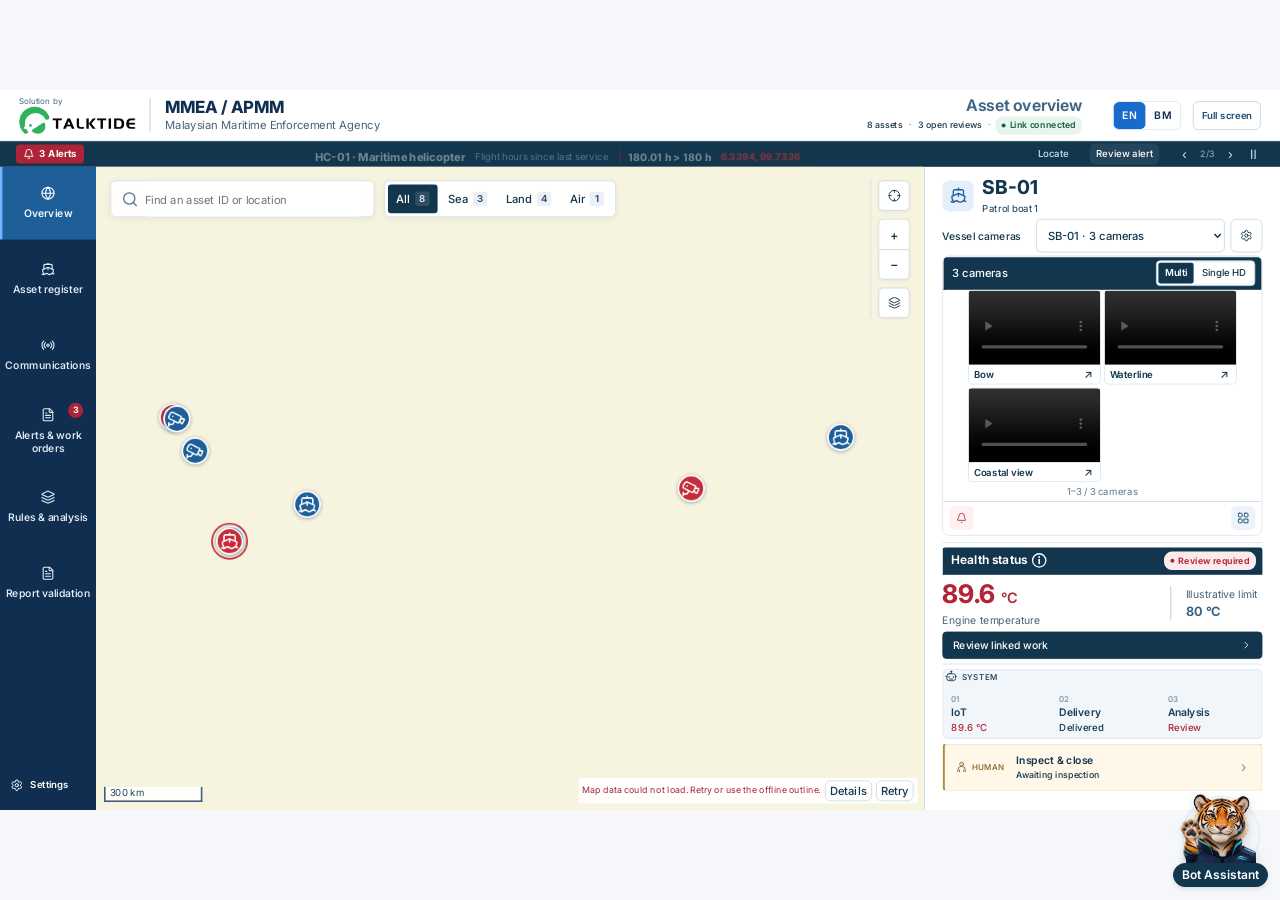
==== index.html @ 2d02b921 "Replace camera footer text buttons with accessible action icons" ====
<!doctype html><html lang="en"><head><meta charset="utf-8"><meta name="viewport" content="width=device-width,initial-scale=1,viewport-fit=cover"><title>Talktide | MMEA / APMM — Asset Operations</title><style>@font-face{font-family:'Inter';src:url([data-uri]) format('truetype');font-weight:100 900;font-display:swap;}@font-face{font-family:'Poppins';src:url([data-uri]) format('truetype');font-weight:600;font-display:swap;}@layer legacy{:root{color-scheme:light;--navy:#12364b;--blue:#175d89;--red:#b83d4c;--ink:#17364a;--muted:#526a7b;--line:#dce5ec;--pale:#f4f7fa;--green:#246653;--amber:#805b19;--sans:"Inter","Segoe UI",Arial,sans-serif;--heading:"Poppins","Segoe UI",Arial,sans-serif}*{box-sizing:border-box}html,body{margin:0;min-height:100%;background:#f4f7fa}body{font:15px/1.45 var(--sans);color:var(--ink);overflow:auto}button,input,select,textarea{font:inherit}button{display:inline-flex;align-items:center;justify-content:center;gap:8px;border:1px solid #c5d4df;border-radius:5px;background:white;color:var(--ink);padding:9px 13px;cursor:pointer;font-size:14px;font-weight:500;min-height:38px}button:hover{background:#edf4f9;border-color:#93b0c4}button:disabled{opacity:.42;cursor:not-allowed}button:focus-visible,a:focus-visible,input:focus-visible,select:focus-visible,textarea:focus-visible{outline:3px solid #e0b34d;outline-offset:3px}button.primary{background:var(--navy);border-color:var(--navy);color:white}button.primary:hover{background:#1c516e}button.danger{background:#fff4f5;border-color:#d8a4ad;color:#9c3042}button.quiet{border-color:transparent;background:transparent}button.text-button{border:0;background:transparent;color:var(--blue);padding:4px 0;min-height:28px}button.icon-button{padding:8px;min-width:36px}button svg,[data-icon] svg{display:block;width:19px;height:19px;stroke-width:1.5}a{color:var(--blue);text-decoration:none}a:hover{text-decoration:underline}h1,h2,h3,p{margin:0}h1,h2,h3{font-family:var(--heading);color:var(--ink)}h1{font-size:29px;line-height:1.25;letter-spacing:-.5px;font-weight:600}h2{font-size:17px;font-weight:600;line-height:1.35}h3{font-size:15px;font-weight:600;margin-top:22px}p{line-height:1.55}.muted{color:var(--muted);font-size:13px}.full{width:100%}[hidden]{display:none}#stage{position:relative;margin:0 auto}#app-frame{position:absolute;left:0;top:0;width:1600px;height:900px;transform-origin:0 0;background:var(--pale);display:grid;grid-template-rows:33px 76px minmax(0,1fr) 30px;overflow:hidden}.agency-line{background:var(--navy);border-bottom:2px solid var(--red);color:#edf4f8;display:flex;align-items:center;justify-content:space-between;padding:0 28px;font-size:11px;letter-spacing:.02em}.agency-divider{opacity:.5;margin:0 10px}.agency-line>span:last-child{font-size:10px;letter-spacing:.12em;opacity:.85}header{display:flex;align-items:center;padding:0 28px;background:white;border-bottom:1px solid var(--line);gap:24px}.identity{width:196px;flex-shrink:0}.identity>b{font:600 20px var(--heading);letter-spacing:-.6px;display:block}.identity>b span{color:var(--red);font-weight:400}.identity>small{font-size:11px;color:var(--muted);display:block;margin-top:2px}.header-context{border-left:1px solid var(--line);padding-left:23px;display:grid;gap:3px;flex:1}.header-context>span{font-size:10px;color:var(--muted);letter-spacing:.14em}.header-context>b{font-size:15px;font-weight:500}.header-tools{display:flex;align-items:center;gap:7px}.header-tools button{font-size:12px;min-height:32px;padding:6px 9px}.language{display:flex;gap:0;border:1px solid #c5d4df;border-radius:4px;overflow:hidden;margin-right:9px}.language button{border:0;border-radius:0;min-height:31px;padding:6px 10px}.language button.active,.header-tools>button.active{background:#e8f0f6;color:var(--blue)}.app-body{display:grid;grid-template-columns:224px minmax(0,1fr);min-height:0}aside{background:#edf2f6;border-right:1px solid var(--line);padding:27px 14px 18px;display:flex;flex-direction:column;min-height:0}.side-label{font-size:10px;color:#5d7383;letter-spacing:.14em;font-weight:600;margin:0 13px 12px}nav{display:grid;gap:5px}nav>button{justify-content:flex-start;padding:11px 13px;min-height:45px;border:0;border-radius:5px;font-size:14px;background:transparent;color:#456174;text-align:left;gap:12px}nav>button.active{background:#fff;color:#12364b;box-shadow:0 1px 3px #193b4e0b;font-weight:600}nav>button.active:before{content:"";position:absolute;left:0;height:26px;width:3px;background:var(--red);border-radius:2px}nav>button{position:relative}nav svg{color:#5d7d91;flex-shrink:0}nav>button.active svg{color:#175d89}.nav-count{margin-left:auto;color:#9c3042;font-size:11px;background:#f4e7eb;padding:2px 6px;border-radius:4px;min-width:21px;text-align:center}.side-bottom{margin-top:auto;padding-top:20px}.session-status{display:flex;align-items:center;gap:7px;font-size:12px;color:#536e7f;margin:0 12px 12px}.session-status i{height:6px;width:6px;background:#aa7e2c;border-radius:50%}.side-bottom button{font-size:12px;justify-content:flex-start;padding:5px 12px;width:100%;min-height:30px;color:#526b7c}.side-bottom a{display:block;font-size:12px;margin:9px 12px 0}main{padding:23px 27px 20px;min-height:0;overflow:hidden}.page{height:100%;min-height:0;display:flex;flex-direction:column}.page-heading{display:flex;justify-content:space-between;align-items:center;gap:25px;min-height:82px;flex-shrink:0;margin-bottom:17px}.eyebrow{font-size:10px;font-weight:600;letter-spacing:.14em;color:#416d86;margin-bottom:7px}.page-heading p{font-size:13px;color:var(--muted);margin-top:6px}.actions{display:flex;gap:8px}.metrics{display:grid;grid-template-columns:repeat(4,minmax(0,1fr));padding:17px 0 18px;margin-bottom:20px;background:transparent;border-top:1px solid var(--line);border-bottom:1px solid var(--line);flex-shrink:0}.metrics>div{padding-left:24px;border-left:1px solid var(--line)}.metrics>div:first-child{padding-left:0;border:0}.metrics span{font-size:12px;font-weight:500;color:#526b7c;display:block}.metrics b{font:500 28px/1.15 var(--heading);color:var(--navy);display:block;margin:6px 0 4px}.metrics b.word-metric{font-size:23px}.metrics small{font-size:11px;color:#607686;display:block}.section-bar{display:flex;align-items:center;justify-content:space-between;padding:14px 18px;gap:15px;flex-shrink:0}.section-bar .muted{font-size:11px;display:block;margin-top:3px}.segmented{display:flex;gap:3px;background:#eef3f7;padding:3px;border-radius:5px}.segmented button{border:0;background:transparent;font-size:11px;padding:4px 8px;min-height:28px}.segmented button.active{background:#fff;box-shadow:0 1px 3px #14384c14;color:var(--navy)}.asset-summary{display:flex;align-items:center;gap:12px;border-bottom:1px solid var(--line);padding:4px 0 15px;margin-bottom:12px}.asset-summary .asset-symbol{width:39px;height:39px;display:flex;align-items:center;justify-content:center;background:#eaf1f6;border-radius:6px;color:#245f81}.asset-symbol svg{width:24px;height:24px;stroke-width:1.35}.asset-summary b{display:block;font-size:15px;font-weight:600}.asset-summary small{display:block;font-size:12px;color:var(--muted);margin-top:2px}.form-label{font-size:12px;font-weight:500;display:block;color:#476377;margin:13px 0 6px}.signal-reading{display:flex;align-items:baseline;gap:7px}.signal-reading input{font:500 30px var(--heading);color:var(--navy);border:0;background:transparent;width:95px;padding:0;min-width:0}.signal-reading input:focus{outline-offset:1px}.signal-reading>span{font-size:16px;color:#5b7384}.signal-reading .badge{font-size:10px;margin-left:auto}.badge{display:inline-flex;align-items:center;border-radius:4px;font-size:11px;padding:4px 7px;background:#eef2f5;color:#526b7d;white-space:nowrap;font-weight:500}.badge.good{background:#e7f1ec;color:#246653}.badge.warning{background:#f8efdd;color:#805b19}.badge.alert{background:#f8e9ed;color:#a2374b}.badge.neutral{background:#edf2f6;color:#4a687d}.rule-caption{font-size:11px;color:#667e8e;margin-top:3px}.signal-actions{display:grid;grid-template-columns:1fr 1fr;gap:6px;margin-top:13px}.signal-actions button{font-size:11px;padding:7px 4px;min-height:32px}.signal-actions button:first-child{grid-column:1/-1}.profile-note{font-size:11px;color:#637b8b;line-height:1.45;padding:11px 0;border-bottom:1px solid var(--line)}.history-label{display:flex;align-items:center;justify-content:space-between;font-size:10px;color:#667e8e;margin-top:11px}.history-label b{font-weight:500}#history-chart{display:block;width:100%;height:51px;margin-top:3px}.video-button{width:100%;font-size:11px;margin-top:8px;min-height:31px;padding:5px}.journey{display:flex;align-items:center;justify-content:space-between;gap:12px;margin-top:15px;padding:13px 17px;border-top:1px solid var(--line);flex-shrink:0;background:#eaf0f5;border-radius:5px}.journey button{display:grid;grid-template-columns:26px 1fr;border:0;background:transparent;text-align:left;justify-content:flex-start;gap:1px 8px;padding:0;min-height:36px}.journey button>span{grid-row:1/3;font-size:12px;color:#6e8797;align-self:center}.journey b{font-size:12px;font-weight:600}.journey small{font-size:10px;color:#587487}.journey>i{font-style:normal;font-size:16px;color:#8fa6b6}.toolbar{display:flex;gap:12px;align-items:center;margin:0 0 16px;flex-shrink:0}.search-input{display:flex;align-items:center;gap:9px;border:1px solid #c5d4df;background:#fff;border-radius:5px;padding:8px 11px;min-width:340px}.search-input svg{width:17px;height:17px;color:#7b95a6}.search-input input{border:0;padding:0;background:transparent;flex:1;outline:0}.toolbar select{width:180px}.table-surface{background:#fff;border:1px solid var(--line);border-radius:6px;overflow:auto;min-height:0}.table-surface table{border-collapse:collapse;width:100%;text-align:left}th{font-size:11px;letter-spacing:.025em;color:#5d7586;font-weight:500;background:#f8fafc;padding:13px 16px;border-bottom:1px solid var(--line);white-space:nowrap}td{font-size:13px;padding:14px 16px;border-bottom:1px solid #e7eef3;color:#3c5c71;vertical-align:middle}tr:last-child td{border-bottom:0}td strong{font-weight:600;color:#173c54}td small{display:block;color:#6d8595;font-size:11px;margin-top:3px}td button{font-size:11px;min-height:29px;padding:4px 8px}tr.current td{background:#edf4f9}.empty-row{text-align:center;padding:35px;color:#6a8293}.page-note{font-size:11px;color:#657d8d;line-height:1.5;margin-top:13px;flex-shrink:0}input,select,textarea{border:1px solid #c5d4df;border-radius:5px;background:white;color:#274c64;padding:9px 11px;font-size:13px;min-width:0}select{padding-right:24px}textarea{resize:vertical;min-height:83px;line-height:1.5;width:100%}.comms-chain{display:grid;grid-template-columns:1fr 35px 1fr 35px 1fr;background:white;border:1px solid var(--line);border-radius:6px;padding:20px 23px;gap:18px;flex-shrink:0}.comms-chain>div{min-width:0}.comms-chain>div>span{font-size:11px;color:#678293}.comms-chain h2{font-size:16px;margin:6px 0 10px}.comms-chain b{font:500 31px var(--heading);display:block}.comms-chain p{font-size:12px;color:#617c8e;margin:4px 0 14px}.comms-chain button{font-size:11px;min-height:30px;padding:5px 9px}.comms-chain>i{font-style:normal;color:#92aabc;font-size:23px;align-self:center}.trace-heading{padding:19px 0 11px}.trace-heading select{font-size:12px;padding:6px 26px 6px 9px}.trace-scroll{flex:1}.trace-scroll td{padding:10px 15px;font-size:12px}.mono{font:11px/1.5 Consolas,monospace;overflow-wrap:anywhere}.work-grid{display:grid;grid-template-columns:minmax(0,1fr) 370px;gap:23px;flex:1;min-height:0}.work-grid>.table-surface{align-self:start;max-height:100%}.work-detail{background:#fff;border:1px solid var(--line);border-radius:6px;padding:17px 20px;overflow:auto}.work-detail select{width:100%}.issue-heading{padding-bottom:12px;border-bottom:1px solid var(--line);margin-bottom:12px}.issue-heading h2{margin:4px 0 6px}.issue-heading p{font-size:12px;color:#5b788c}.issue-heading .muted{font-size:11px;overflow-wrap:anywhere}.work-progress{display:flex;gap:7px;align-items:center;padding:4px 0 15px}.work-progress>span{font-size:10px;color:#7b91a1;border-bottom:2px solid #dce5ec;padding:5px 0;width:33.33%}.work-progress>span.done{color:#246653;border-color:#7cad98}.work-detail button{font-size:12px}.work-detail textarea{font-size:12px;margin-bottom:7px}.work-detail .page-note{font-size:10px}.evidence-grid{display:grid;grid-template-columns:290px minmax(0,1fr);gap:25px;flex:1;min-height:0}.document-library{background:#fff;border:1px solid var(--line);border-radius:6px;padding:18px;overflow:auto}.document-library>.muted{font-size:11px;margin-top:6px}.document-library select{width:100%;font-size:11px}.upload-button{display:flex;align-items:center;justify-content:center;gap:8px;position:relative;overflow:hidden;background:#edf4f9;border:1px solid #b5cbda;color:#1b5b83;cursor:pointer;font-size:12px;border-radius:5px;padding:11px 9px;margin:12px 0 9px}.upload-button input{position:absolute;inset:0;opacity:0;cursor:pointer;width:100%;height:100%}.upload-button svg{width:17px;height:17px}.document-item{border-top:1px solid var(--line);padding:13px 0;overflow-wrap:anywhere}.document-item b{font-size:12px;display:block}.document-item small{font-size:10px;color:#647f91;display:block;margin-top:4px}.document-actions{display:flex;gap:11px;margin-top:6px}.document-actions button{font-size:10px;min-height:23px;padding:0;border:0;background:transparent;color:#175d89}.evidence-search{min-height:0;display:flex;flex-direction:column}.evidence-query{display:flex;gap:9px}.evidence-query input{flex:1;font-size:13px;padding:12px}.search-scope{font-size:11px;color:#698393;margin:12px 0 19px}#evidence-results{overflow:auto;flex:1;min-height:0}.evidence-result{background:#fff;border:1px solid var(--line);border-radius:6px;padding:17px 20px;margin-bottom:13px}.result-top{display:flex;align-items:center;gap:10px;justify-content:space-between}.result-top b{font-size:14px}.evidence-result .source-line{font-size:10px;color:#658092;margin:6px 0 12px}.evidence-result blockquote{margin:0;border-left:2px solid #b2cbdc;padding-left:14px;white-space:pre-wrap;font-size:13px;line-height:1.65;color:#355b74}.evidence-result button{font-size:11px;min-height:27px;padding:2px 0;border:0;color:#175d89;background:transparent;margin-top:11px}.empty-state{text-align:center;padding:49px 20px;background:#fff;border:1px dashed #c9d8e3;border-radius:6px;color:#5f7e91;font-size:13px}.empty-state h2{font-size:19px;margin-bottom:8px}.empty-state p{font-size:12px;max-width:400px;margin:auto}.rules-grid{display:grid;grid-template-columns:320px minmax(0,1fr);gap:25px;flex:1;min-height:0}.rule-editor,.integration-panel{background:#fff;border:1px solid var(--line);border-radius:6px;padding:20px;overflow:auto}.rule-editor input,.rule-editor select{width:100%}.rule-editor button{font-size:12px;margin-top:15px}.rule-explanation{font-size:11px;color:#658093;margin-top:12px}.readiness-stats{display:flex;justify-content:space-between;padding:13px 0;border-bottom:1px solid var(--line);font-size:12px}.readiness-stats b{font-weight:600}.integration-row{display:flex;align-items:flex-start;gap:17px;padding:22px 0;border-bottom:1px solid var(--line)}.integration-row:first-child{padding-top:1px}.integration-row:last-child{border-bottom:0;padding-bottom:0}.integration-symbol{background:#edf3f7;border-radius:5px;display:flex;align-items:center;justify-content:center;width:38px;height:38px;flex-shrink:0;color:#2f6b8e}.integration-symbol svg{width:21px;height:21px}.integration-row>div{flex:1;min-width:0}.integration-row h2{font-size:17px;margin-bottom:7px}.integration-row p{font-size:13px;line-height:1.6;color:#5c788b;max-width:600px}.integration-row>.badge{font-size:10px}.integration-row .text-button{font-size:12px;margin-top:7px}footer{background:#fff;border-top:1px solid var(--line);display:flex;justify-content:space-between;align-items:center;padding:0 28px;font-size:10px;color:#617b8d}footer a{font-size:10px}.modal-backdrop{position:absolute;inset:0;z-index:50;background:#173b4f55;display:flex;align-items:center;justify-content:center;padding:35px}.modal{background:#fff;box-shadow:0 15px 55px #092b4940;border-radius:8px;width:680px;max-width:95%;max-height:94%;display:flex;flex-direction:column;overflow:hidden}.modal-head{display:flex;align-items:center;justify-content:space-between;gap:20px;padding:18px 22px;border-bottom:1px solid var(--line);flex-shrink:0}.modal-head h2{font-size:20px}.modal-head button{border:0;min-height:30px;padding:4px}.modal-body,#modal-body{padding:21px 24px 24px;overflow:auto;min-height:0}#modal-body p{font-size:14px;color:#4c6a7d;margin-bottom:12px}#modal-body .form-row{display:grid;grid-template-columns:1fr 1fr;gap:15px}#modal-body input,#modal-body select{width:100%}#modal-body .form-label{font-size:12px}#modal-body .modal-actions{display:flex;justify-content:flex-end;gap:9px;margin-top:21px}#modal-body pre{font:12px/1.6 Consolas,monospace;background:#f3f7fa;border:1px solid var(--line);border-radius:5px;padding:14px;white-space:pre-wrap;overflow-wrap:anywhere;max-height:360px;overflow:auto}#modal-body video{width:100%;max-height:330px;background:#102b3c;border-radius:5px;margin:8px 0 12px}#modal-body .details-list{display:grid;grid-template-columns:150px 1fr;gap:10px;font-size:13px;margin:10px 0 19px}#modal-body .details-list dt{color:#668192}#modal-body .details-list dd{margin:0;overflow-wrap:anywhere}.toast{position:absolute;bottom:45px;left:50%;transform:translateX(-50%);z-index:90;background:#12364b;color:#fff;border-radius:5px;padding:12px 20px;box-shadow:0 5px 25px #12364b30;max-width:900px;font-size:13px}.field-error{font-size:12px;color:#a2374b;padding-top:12px}.source-text{white-space:pre-wrap;overflow-wrap:anywhere;font-size:13px;line-height:1.7}.layer-facts{display:grid;gap:12px}.layer-facts>div{border-left:2px solid #d2e0e9;padding:2px 0 2px 13px}.layer-facts b{font-size:11px;color:#627e90;letter-spacing:.06em;text-transform:uppercase;display:block;margin-bottom:4px}.layer-facts p{margin:0;font-size:14px}.layer-current{background:#edf4f9;border:1px solid #d5e5ef;border-radius:5px;padding:12px 14px;margin-top:18px;font-size:13px;overflow-wrap:anywhere}.journey button.pulse{animation:stagePulse .7s ease-out}body[data-running=false] .pulse-ring{animation-play-state:paused}@keyframes routeTravel{to{stroke-dashoffset:-120}}@keyframes mapPulse{0%{transform:scale(.75);opacity:.5}100%{transform:scale(1.6);opacity:0}}@keyframes stagePulse{0%{background:#cfe2ef}100%{background:transparent}}@media (prefers-reduced-motion:reduce){*{animation:none;scroll-behavior:auto}}.signal-actions button{font-size:12px}.profile-note{font-size:12px}.journey b{font-size:14px}.journey small{font-size:12px}.rule-caption{font-size:12px}.history-label{font-size:11px}.metrics span{font-size:13px}.metrics small{font-size:12px}.asset-summary>span:last-child{min-width:0}.asset-summary b{overflow-wrap:anywhere}.result-top{align-items:flex-start}.result-top b{min-width:0;overflow-wrap:anywhere}.result-top>.badge{flex-shrink:0}.comms-chain small{display:block;margin-bottom:6px}.metrics small,.rule-caption,.profile-note,.history-label,.document-item small,.evidence-result .source-line,.page-note,td small,.search-scope,.comms-chain p,.integration-row p{color:#526a7b}.source-line,.page-note,td small{font-size:12px}.document-item small{font-size:11px}th{font-size:12px}.journey small{color:#526a7b}.agency-line{font-size:12px}.agency-line>span:last-child{font-size:11px}footer,footer a{font-size:11px}.journey{position:relative;display:grid;grid-template-columns:minmax(0,1fr) 29px minmax(0,1fr) 29px minmax(0,1fr) 29px minmax(0,1fr);gap:7px;padding:10px 12px;background:linear-gradient(110deg,#edf5f9,#f8fbfd);border:1px solid #c8dce7;overflow:hidden}.journey:before{content:"";position:absolute;left:0;top:0;height:2px;width:var(--flow-progress,0%);background:linear-gradient(90deg,#2f789b,#25a3af);transition:width .1s linear;opacity:.75}.journey button{padding:7px 8px;min-width:0;border:1px solid transparent;border-radius:5px;transition:background .25s,border-color .25s;grid-template-columns:22px minmax(0,1fr)}.journey button>span{grid-row:1/4;align-self:center;font:600 12px var(--heading);color:#4e8299}.journey em{grid-column:2;font-style:normal;font-size:11px;color:#526a7b;display:block;white-space:nowrap;overflow:hidden;text-overflow:ellipsis;max-width:100%;margin-top:4px;min-height:16px}.journey button.flow-active{background:#fff;border-color:#9bc8d9;box-shadow:0 2px 10px #1c829316}.journey button.flow-done>span{color:#25816c}.journey[data-outcome=alert] button.flow-active{border-color:#d4a3ac}.journey[data-outcome=buffered] button.flow-active{border-color:#d6bc7c;background:#fffcf4}.flow-link{display:block;position:relative;height:12px;width:100%;overflow:hidden}.flow-link:before{content:"";position:absolute;top:5px;left:0;right:0;border-top:1px solid #98becf}.flow-link:after{content:"";position:absolute;right:1px;top:3px;width:5px;height:5px;border-top:1px solid #6d9cb3;border-right:1px solid #6d9cb3;transform:rotate(45deg)}.flow-link>span{position:absolute;left:-8px;top:3px;width:6px;height:5px;border-radius:4px;background:#138bad;box-shadow:0 0 5px #1999bb66;opacity:0}.flow-link.flow-moving>span{opacity:1;animation:packetTravel .5s linear infinite}.flow-link.flow-blocked:before{border-top-style:dashed;border-color:#a17c30}.flow-link.flow-blocked:after{border-color:#a17c30}.flow-link.flow-blocked>span{display:none}.comms-chain>i{position:relative;font-size:0;width:35px;height:18px;border-top:1px solid #b8d1dd;transform:translateY(9px)}.comms-chain>i:after{content:"";position:absolute;right:0;top:-4px;width:7px;height:7px;transform:rotate(45deg);border-top:1px solid #78a4b9;border-right:1px solid #78a4b9}.comms-chain>i.transport-flow:before{content:"";position:absolute;left:0;top:-3px;width:8px;height:5px;background:#258aa8;box-shadow:0 0 5px #258aa84a;border-radius:4px;animation:packetTravel 1.4s linear infinite}.work-progress>span.done{background:linear-gradient(0deg,#eaf5ef,transparent);transition:background .4s,border-color .4s}body[data-motion=paused] .flow-link>span{animation-play-state:paused}@keyframes surveySweep{to{transform:translateX(470%)}}@keyframes signalWave{0%,100%{transform:scaleY(.45);opacity:.5}50%{transform:scaleY(1.8);opacity:1}}@keyframes statusBreathe{50%{box-shadow:0 0 0 6px #2196a608}}@keyframes packetTravel{to{left:100%}}@media (prefers-reduced-motion:reduce){.flow-link.flow-moving>span{left:45%;opacity:1}.journey button,.journey:before{transition:none}}@media (prefers-reduced-motion:reduce){body[data-motion=running] .flow-link.flow-moving>span{left:-8px;animation:packetTravel .5s linear infinite}body[data-motion=running] .comms-chain>i.transport-flow:before{animation:packetTravel 1.4s linear infinite}}.page-heading{margin-bottom:12px;min-height:74px}.metrics{padding:12px 0 13px;margin-bottom:15px}.metrics b{font-size:25px;margin:4px 0}.metrics small{font-size:11px}#history-chart{height:65px}.journey{margin-top:12px}.data-summary{display:flex;gap:12px;margin:0 0 15px;flex-shrink:0}.data-summary>div,.data-summary>button{flex:1;min-width:0;background:#fff;border:1px solid #d6e3eb;border-radius:7px;padding:12px 16px;display:flex;align-items:center;gap:12px;justify-content:flex-start;text-align:left}.data-summary strong{font:600 23px var(--heading);color:#1c5978}.data-summary small,.data-summary span{display:block;font-size:12px;color:#58778a}.data-summary b{font-size:13px;color:#284f66}.comms-payload{display:grid;grid-template-columns:1.2fr 1fr 1fr;gap:12px;margin:13px 0 0;flex-shrink:0}.comms-payload>div{padding:12px 15px;border:1px solid #d7e5ed;border-radius:6px;background:#fff}.comms-payload h3{font:600 12px var(--sans);margin:0 0 6px;color:#315f78}.comms-payload p{font-size:12px;color:#527589;margin:3px 0;overflow-wrap:anywhere}.comms-payload strong{font-size:19px;color:#1f5d7c;font-weight:600}.comms-payload code{font-size:10px;color:#57798e;overflow-wrap:anywhere}.comms-chain{padding:16px 20px}.comms-chain b{font-size:27px}.comms-chain h2{font-size:15px;margin:4px 0 6px}.comms-chain p{margin:3px 0 10px}.trace-heading{padding-top:14px}.work-records{font-size:11px;color:#527589;margin-bottom:12px}.work-records article{padding:9px 11px;border:1px solid #d9e7ee;background:#f7fafc;border-radius:5px;margin-bottom:7px}.work-records article>b{display:block;color:#315b73;margin-bottom:3px;font-size:11px}.work-records p{font-size:11px;line-height:1.5;margin:3px 0;overflow-wrap:anywhere}.work-records button{font-size:10px;min-height:24px;padding:3px 6px}.work-detail{padding:15px 18px}.work-detail .form-label{margin-top:10px}.work-detail textarea{min-height:60px}.source-overview{display:flex;gap:12px;flex-shrink:0;margin-bottom:14px}.source-overview>div,.source-overview>article{flex:1;min-width:0;border:1px solid #d6e4ec;background:#fff;border-radius:6px;padding:13px 16px}.source-overview h3{font:600 12px var(--sans);margin:0 0 5px;overflow-wrap:anywhere}.source-overview p{font-size:11px;color:#5a7a8e;margin:3px 0}.source-overview button{font-size:11px;min-height:25px;padding:3px 7px;margin-top:6px}.source-overview strong{font:600 22px var(--heading);color:#1c5978}.source-preview{background:#fff;border:1px solid #d5e5ed;border-radius:6px;margin-bottom:11px;padding:16px 18px}.source-preview h2{font-size:14px;margin-bottom:7px;overflow-wrap:anywhere}.source-preview blockquote{border-left:2px solid #a5c8da;padding-left:12px;font-size:12px;color:#436a81;white-space:pre-wrap;margin:9px 0;line-height:1.55}.source-preview p{font-size:11px;color:#5d7c8f}.source-preview button{font-size:11px;min-height:26px;padding:3px 8px}.rules-evaluations{border:1px solid #c9e0eb;border-radius:7px;padding:15px;background:#f2f8fb;margin-bottom:16px}.rules-evaluations h3{font-size:14px;margin:0 0 9px}.rules-evaluations p{font-size:12px;color:#476d84;overflow-wrap:anywhere}.rules-evaluations .evaluation-line{display:flex;justify-content:space-between;gap:12px;padding:7px 0;border-top:1px solid #dce9ef;font-size:11px;color:#456b81}.rules-evaluations code{font-size:10px;overflow-wrap:anywhere}.rules-evaluations button{font-size:11px;min-height:26px;padding:3px 8px;margin-top:10px}.integration-row{padding:15px 0}.integration-row h2{font-size:15px}.integration-row p{font-size:12px;line-height:1.5}.app-status{position:absolute;z-index:120;inset:140px 180px auto;background:#fff;border:1px solid #c7dce7;border-left:3px solid #b84a5a;border-radius:7px;padding:22px;box-shadow:0 8px 30px #163f5020;font-size:15px;color:#244f69}.workspace-card-heading{display:flex;align-items:center;justify-content:space-between;gap:12px;grid-column:1/-1}.workspace-card-heading h2{font-size:14px}.workspace-card-heading h3{font-size:13px;margin:0}.workspace-card-heading .badge{font-size:10px}.data-summary .workspace-stat{display:grid;grid-template-columns:1fr auto;gap:3px 12px}.data-summary .workspace-stat>b{font:600 25px var(--heading);grid-row:1/3;grid-column:2;color:#205c7c}.data-summary .workspace-stat>small{font-size:11px}.workspace-kv{min-width:0}.workspace-kv>span{font-size:10px;color:#5c7c90;display:block}.workspace-kv>b{font-size:11px;font-weight:500;color:#294f67;display:block;margin-top:3px;overflow-wrap:anywhere}.comms-payload{display:block;border:1px solid #d6e5ed;background:#fff;border-radius:7px;padding:12px 16px}.comms-payload>div{padding:0;border:0;background:transparent}.workspace-payload{display:grid;grid-template-columns:.65fr 1.25fr 1fr 1.3fr;gap:18px;margin-top:9px}.workspace-mini-stats{display:flex;gap:22px;margin-top:10px;padding-top:9px;border-top:1px solid #e4edf2}.workspace-mini-stats .workspace-kv{display:flex;gap:8px;align-items:center}.workspace-mini-stats .workspace-kv>b{margin:0;color:#226683}.comms-payload .page-note{font-size:10px;margin-top:7px}.work-records{padding:16px 18px 18px;border-top:1px solid #dbe7ee;margin:0}.workspace-identities{display:grid;grid-template-columns:repeat(3,minmax(0,1fr));gap:12px;margin:13px 0}.workspace-identities .workspace-kv>b{font:10px/1.5 Consolas,monospace}.workspace-evidence small{font-size:9px;color:#668497}.workspace-gates{display:grid;grid-template-columns:repeat(3,minmax(0,1fr));gap:11px;background:#f1f7fa;border:1px solid #dae9f0;border-radius:5px;padding:11px;margin:11px 0}.workspace-order-history{display:grid;gap:6px;margin-top:9px}.workspace-order-history button{display:flex;justify-content:space-between;gap:12px}.workspace-order-history small{font-size:10px;color:#6a8797}.work-records>h3{font-size:12px;margin-top:12px}.source-overview{display:grid;grid-template-columns:repeat(2,minmax(0,1fr));gap:10px;max-height:178px;overflow:auto}.source-overview>.workspace-card-heading{padding:0;border:0;background:transparent}.workspace-source-card{max-height:135px;overflow:hidden;position:relative}.workspace-source-card>div{display:flex;gap:10px;align-items:flex-start}.workspace-source-card h3{font-size:11px;line-height:1.3}.workspace-source-card .badge{font-size:9px;flex-shrink:0}.workspace-source-card blockquote{font-size:11px;line-height:1.4;border-left:2px solid #a6c9d9;margin:7px 0 0;padding-left:10px;white-space:pre-wrap;max-height:31px;overflow:hidden;color:#42687f}.workspace-source-card .source-line{font-size:9px}.workspace-source-card button{font-size:10px;min-height:22px}.workspace-evaluations{display:grid;grid-template-columns:repeat(2,minmax(0,1fr));gap:9px;margin-top:10px}.workspace-evaluations article{background:#fff;border:1px solid #d6e6ef;border-radius:5px;padding:9px 11px;min-width:0}.workspace-evaluations article>div{display:flex;gap:8px;align-items:center;justify-content:space-between}.workspace-evaluations article b{font-size:13px;color:#205b7b}.workspace-evaluations article p{font-size:10px;margin:5px 0}.workspace-evaluations article small{font:9px/1.4 Consolas,monospace;color:#6a889b;overflow-wrap:anywhere}.workspace-evaluations article .badge{font-size:9px;padding:3px 5px}
/* MMEA/APMM proposal theme. Red/blue family is official; exact display values are proposed. */
:root{--navy:#102e4f;--blue:#1e5f99;--red:#c72c3b;--ink:#153653;--muted:#45617a;--pale:#fff;--line:#d3e0eb;--sea:#9bcce5;--land:#faf6e9}
html,body,#app-frame{background:#fff;color:var(--ink)}
aside{background:#f3f7fb;border-right:1px solid #d3e0eb}nav>button{color:#294c70}nav>button.active{background:#e2edf9;color:#102e4f;box-shadow:none}nav>button.active:before{background:var(--red)}
.identity>b{color:var(--navy);letter-spacing:.2px}.identity>b span{color:var(--red)}.agency-line{background:var(--navy);border-bottom:3px solid var(--red)}.header-context>span{color:#375e80}.header-context>b{color:var(--navy)}button.primary{background:var(--blue);border-color:var(--blue)}
#page-overview>.page-heading{height:36px;min-height:36px;margin:0 0 10px;gap:15px}#page-overview>.page-heading .eyebrow,#page-overview>.page-heading p{display:none}#page-overview h1{font-size:23px;line-height:1.2;letter-spacing:-.3px}#page-overview>.page-heading button{min-height:32px;padding:5px 12px;font-size:12px}
#page-overview>.metrics{height:55px;padding:7px 0;margin:0 0 12px;border-top:0;background:#fff;gap:0}#page-overview>.metrics>div{display:flex;align-items:center;gap:12px;padding:0 18px;min-width:0}#page-overview>.metrics>div:first-child{padding-left:0}#page-overview>.metrics span{font-size:12px;color:#315574;line-height:1.25;max-width:125px}#page-overview>.metrics b{font-size:26px;margin:0;color:#102e4f;order:-1}#page-overview>.metrics b.word-metric{font:600 16px var(--sans)}#page-overview>.metrics small{display:none}
.overview-grid{display:grid;grid-template-columns:minmax(0,1fr) 326px;gap:16px;min-height:0;flex:1}
.map-surface{display:flex;flex-direction:column;min-height:0;background:#fff;border:1px solid #adc6d9;border-radius:7px;overflow:hidden;box-shadow:0 3px 13px #102e4f0a}
.map-heading{height:54px;min-height:54px;padding:9px 14px;gap:12px;background:#fff;border-bottom:1px solid #d8e5ee;display:flex;justify-content:space-between;align-items:center;flex-shrink:0}.map-heading h2{font-size:19px;color:#102e4f;letter-spacing:-.2px}.map-eyebrow{font-size:9px;letter-spacing:.07em;color:#3f6482;margin-bottom:2px}.map-heading .segmented{background:#e7eff7}.map-heading .segmented button{font-size:12px;min-height:28px;color:#244f75}.map-heading .segmented button.active{background:#1e5f99;color:white;box-shadow:none}
.map-navigation{height:40px;min-height:40px;display:flex;align-items:center;gap:10px;padding:5px 12px;background:#fff;border-bottom:1px solid #b1cde0;flex-shrink:0}.map-classes{display:flex;gap:3px}.map-classes button{font-size:11px;min-height:27px;border:0;padding:4px 7px;color:#234d72;background:transparent;gap:5px;white-space:nowrap}.map-classes button b{font-size:10px;background:#e7eff8;min-width:18px;padding:1px 4px;border-radius:3px;font-weight:600;color:#1e5f99}.map-classes button.active{background:#1e5f99;color:white;border-radius:4px}.map-classes button.active b{background:#fff;color:#1e5f99}.map-view-label{font-size:10px;color:#426580;margin-left:auto;white-space:nowrap}.map-tools{display:flex;align-items:center;gap:2px;margin-left:9px;border-left:1px solid #d3e0eb;padding-left:9px}.map-tools button{width:27px;height:27px;min-height:27px;border:0;padding:0;background:#eef4fa;border-radius:3px;font-size:20px;color:#1e5f99}.map-tools button:hover{background:#d3e5f6}.map-tools svg{width:15px;height:15px}
.map-stage{position:relative;flex:1;min-height:0;overflow:hidden;background:var(--sea);isolation:isolate;cursor:grab;touch-action:none}.map-stage.dragging{cursor:grabbing}.geo{position:absolute;inset:0;width:100%;height:100%;display:block}.geo text{font-family:var(--sans)}.country{fill:var(--land);stroke:#5b8aa3;stroke-width:.65;vector-effect:non-scaling-stroke}.country.malaysia{fill:#eee3c5;stroke:#285d81;stroke-width:1}.country-label{font-size:17px;fill:#204c6c;font-weight:500;letter-spacing:.9px;paint-order:stroke;stroke:#faf6e9;stroke-width:.8}.sea-label{font-size:15px;fill:#235f80;letter-spacing:2px;font-style:italic}.graticule{fill:none;stroke:#437e9c2e;stroke-width:.45;vector-effect:non-scaling-stroke}
.map-track{fill:none;stroke:#1c64a4;stroke-width:1.2;stroke-dasharray:3 7;opacity:.75;vector-effect:non-scaling-stroke;animation:routeTravel 7s linear infinite}.map-track.selected{stroke:#104b87;stroke-width:1.7;opacity:1}
.marker{color:#1c5fa7;cursor:pointer}.marker[data-kind=helicopter]{color:#356eb3}.marker[data-kind=cctv]{color:#126e9b}.marker-visual{transform:scale(var(--marker-scale,1));transform-origin:0 0}.marker .pin{fill:currentColor;stroke:#fff;stroke-width:1.7;filter:drop-shadow(0 1px 2px #0f355554)}.marker .asset-glyph{color:white;overflow:hidden}.marker .halo{fill:none;stroke:none}.marker .pulse-ring{fill:none;stroke:currentColor;stroke-width:1;display:none;transform-origin:0 0;animation:mapPulse 2.8s ease-out infinite}.marker.selected .pulse-ring,.marker.alerted .pulse-ring{display:block}.marker.selected .pin{stroke:#fff;stroke-width:2.5;filter:drop-shadow(0 0 3px #0c4e98bb)}.marker.transmitting .pin{stroke:#f8d5dc;stroke-width:2.8}.marker.alerted{color:#c72c3b}.marker-label-bg{display:none}.marker text{display:none;fill:#102e4f;font-size:12px;font-weight:600;paint-order:stroke;stroke:#fff;stroke-width:3;stroke-linejoin:round}.marker.selected text{display:block}.marker>svg.asset-glyph{width:24px;height:24px;overflow:hidden}.world-hub{color:#1e5f99;cursor:pointer}.world-hub .pulse-ring{fill:none;stroke:#1e5f99;stroke-width:1;transform-origin:0 0;animation:mapPulse 3s ease-out infinite}.world-hub circle:not(.pulse-ring){fill:#1e5f99;stroke:white;stroke-width:2}.world-hub circle[r="4"]{fill:#fff;stroke:none}.world-hub .country-label{fill:#102e4f;stroke:#fff;stroke-width:2;font-size:17px}
.signal-ticker{height:32px;min-height:32px;position:static;display:flex;align-items:center;gap:10px;padding:5px 13px;background:#fff;border-top:1px solid #aac8dc;color:#173f62;pointer-events:none;flex-shrink:0;font-size:11px}.signal-ticker>b{font-size:11px;color:#104b87;white-space:nowrap}.signal-ticker>span:not(.ticker-wave){white-space:nowrap;overflow:hidden;text-overflow:ellipsis}.signal-ticker code{margin-left:auto;font-size:9px;color:#456d8c;white-space:nowrap}.ticker-wave{height:16px;display:flex;align-items:center;gap:2px;width:20px;flex-shrink:0}.ticker-wave i{display:block;width:2px;height:7px;background:#1e5f99;animation:signalWave 1.1s ease-in-out infinite}.ticker-wave i:nth-child(2){animation-delay:-.6s}.ticker-wave i:nth-child(3){animation-delay:-.2s}.ticker-wave i:nth-child(4){animation-delay:-.8s}.ticker-wave i:nth-child(5){animation-delay:-.4s}
.map-footer{position:static;display:flex;align-items:center;justify-content:space-between;gap:10px;padding:5px 12px;background:#f5f9fd;border-top:1px solid #d4e2ee;color:#355d7d;font-size:9px;min-height:26px;flex-shrink:0}.map-footer button.text-button{font-size:10px;min-height:17px;padding:0;color:#1e5f99}.map-attribution{font-size:7px;color:#456d8b;white-space:nowrap}.legend{display:inline-flex;align-items:center;gap:5px;font-size:9px}.legend i{width:5px;height:5px;background:#1e5f99;border-radius:50%;display:inline-block;margin-left:5px}.legend i.review{background:#c72c3b}
.asset-inspector{background:#fff;border:1px solid #bdcfdf;border-top:3px solid #1e5f99;border-radius:7px;padding:0 15px 14px;overflow:auto;scrollbar-width:thin;scrollbar-color:#a9c2d6 #fff;min-height:0}.asset-inspector>.section-bar{padding:12px 0 8px}.asset-inspector h2{font-size:16px;color:#102e4f}.overview-asset-picker{width:100%;font-size:12px;padding:7px 9px;margin-bottom:8px;border-color:#b1c9dd;color:#174369}.camera-tabs{display:grid;grid-template-columns:repeat(2,minmax(0,1fr));gap:5px;margin-bottom:10px;flex-shrink:0}.camera-tab{min-width:0;min-height:38px;display:flex;gap:6px;padding:5px 7px;background:#f1f6fb;border:1px solid #d2e0ed;justify-content:flex-start;text-align:left;border-radius:4px}.camera-tab b{font-size:10px;color:#244f73;font-weight:600;display:block}.camera-tab small{font-size:9px;color:#4f7390;display:block;white-space:nowrap;margin-top:1px}.camera-tab.active{background:#1e5f99;border-color:#1e5f99;box-shadow:inset 0 -2px #c72c3b}.camera-tab.active b,.camera-tab.active small{color:#fff}.camera-tab-dot{width:5px;height:5px;flex-shrink:0;background:#1e5f99;border-radius:50%}.camera-tab-dot.alert{background:#c72c3b}.camera-tab.active .camera-tab-dot{background:#fff}.camera-tab>span:last-child{min-width:0}.asset-summary{padding:3px 0 10px;margin-bottom:0}.asset-summary b{font-size:15px;color:#102e4f}.asset-summary .asset-symbol{background:#e8f0fa;color:#1e5f99}
.map-label{position:static;display:flex;align-items:center;gap:8px;margin:7px 0 5px;padding:0;font-size:11px;color:#315a7c;background:transparent;border:0;pointer-events:none}.map-label>span:first-child,.map-label b,.map-selection-dot{display:none}.map-label div>span{font:11px var(--sans);color:#315a7c;display:block}.map-label div>span:before{content:'↳ ';color:#c72c3b}.telemetry-status{position:static;display:flex;align-items:center;gap:7px;font-size:9px;padding:5px 0 8px;color:#365f82;pointer-events:none}.telemetry-status i{width:5px;height:5px;border-radius:50%;background:#1e5f99}.telemetry-status b{font-weight:500;margin-left:auto}.location-focus{position:static;border:1px solid #c4d9e9;border-left:3px solid #1e5f99;background:#f2f7fc;border-radius:5px;padding:10px 11px;margin-bottom:10px}.location-focus.is-alert{border-left-color:#c72c3b;background:#fff5f6}.decision-label{font-size:9px;letter-spacing:.09em;color:#4a6f8c;font-weight:600;margin-bottom:4px}.decision-title{font-size:14px;font-weight:600;color:#123e66;line-height:1.35}.decision-comparison{display:flex;gap:8px;align-items:center;margin:8px 0;font-size:12px;color:#335f81}.decision-comparison strong{font-size:20px;color:#1e5f99}.location-focus.is-alert .decision-comparison strong{color:#c72c3b}.decision-action{width:100%;justify-content:space-between;font-size:11px;min-height:29px;padding:5px 8px;background:#fff;border-color:#a6bfd4;color:#164d7c}.location-focus .decision-boundary{font-size:9px;color:#496f8c;margin-top:7px;line-height:1.4}
#page-overview .profile-note{font-size:10px;line-height:1.4;padding:7px 0;color:#456984}#page-overview .form-label{margin-top:7px;font-size:11px}#page-overview .signal-reading input{font-size:27px}#page-overview .signal-actions{gap:5px;margin-top:8px}#page-overview .signal-actions button{font-size:11px;min-height:29px}#page-overview .history-label{font-size:10px;margin-top:8px;color:#3a6484}#page-overview #history-chart{height:67px}#page-overview .rule-caption{font-size:11px;color:#315c7d}
#page-overview>.journey{margin-top:10px;padding:6px 10px;background:#f1f6fc;border-color:#c0d4e6}#page-overview>.journey button{padding:4px 7px;min-height:51px}#page-overview>.journey button>span{color:#1e5f99}#page-overview>.journey b{font-size:13px;color:#153f68}#page-overview>.journey small{font-size:10px;color:#3b6281}#page-overview>.journey em{font-size:11px;color:#123f65;margin-top:3px}#page-overview>.journey:before{background:#1e5f99}#page-overview>.journey button.flow-active{border-color:#548cc1}#page-overview>.journey[data-outcome=alert] button.flow-active{border-color:#c72c3b}
body[data-motion=paused] .ticker-wave i,body[data-running=false] .map-track,body[data-running=false] .pulse-ring{animation-play-state:paused}
@media(prefers-reduced-motion:reduce){.map-stage{scroll-behavior:auto}body[data-motion=running] .ticker-wave i{animation:signalWave 1.1s ease-in-out infinite}body[data-motion=running] .map-track{animation:routeTravel 7s linear infinite}body[data-motion=running] .marker.selected .pulse-ring,body[data-motion=running] .marker.alerted .pulse-ring{animation:mapPulse 2.8s ease-out infinite}}

.map-camera-open{min-height:27px;font-size:10px;padding:4px 7px;color:#1e5f99;border-color:#abc4da;background:#fff;white-space:nowrap;margin-left:4px}
.camera-media{margin:8px 0 10px;border:1px solid #b3cbe0;border-radius:6px;overflow:hidden;background:#fff}.camera-media-heading{display:flex;align-items:center;justify-content:space-between;gap:8px;padding:7px 9px;background:#edf4fb;border-bottom:1px solid #b3cbe0}.camera-media-heading b{font-size:11px;color:#153e66}.camera-media-heading span{font-size:8px;letter-spacing:.08em;border:1px solid #b6cce0;background:white;border-radius:3px;padding:2px 4px;color:#315e80}.camera-video-display{aspect-ratio:16/9;width:100%;background:#f1f6fb;position:relative;display:flex;align-items:center;justify-content:center;overflow:hidden}.camera-video-display video{display:block;width:100%;height:100%;object-fit:contain;background:#071e34}.camera-video-empty{text-align:center;display:grid;justify-items:center;gap:5px;padding:11px;width:100%;color:#1e5f99}.camera-video-empty svg{width:25px;height:25px}.camera-video-empty>b{font-size:13px;font-weight:600;color:#173f64}.camera-video-empty p{font-size:10px;color:#456c8b;margin:0;line-height:1.4}.camera-video-empty button{min-height:26px;padding:4px 10px;font-size:10px;margin-top:3px}.camera-video-actions{display:flex;gap:5px;padding:7px 8px;border-top:1px solid #cbdce9}.camera-video-actions button{font-size:10px;min-height:25px;padding:4px 7px;flex:1;border-color:#c3d5e5;color:#1e5f99;white-space:nowrap}.camera-video-meta{padding:0 9px 8px;display:grid;gap:3px;min-width:0}.camera-video-meta b{font-size:10px;color:#1e5f99;font-weight:500}.camera-video-meta>span{font-size:9px;white-space:nowrap;overflow:hidden;text-overflow:ellipsis;color:#456c8b}.camera-video-meta small{font-size:8px;color:#526f88;line-height:1.4}#page-overview[data-asset-kind=cctv] #selected-summary{display:none}#page-overview[data-asset-kind=cctv] .camera-tabs{grid-template-columns:repeat(4,minmax(0,1fr));gap:3px;margin-bottom:6px}#page-overview[data-asset-kind=cctv] .camera-tab{justify-content:center;padding:5px 3px;min-height:29px}#page-overview[data-asset-kind=cctv] .camera-tab b{font-size:11px}#page-overview[data-asset-kind=cctv] .camera-tab small{display:none}#page-overview[data-asset-kind=cctv] .camera-tab-dot{display:none}
.camera-video-display:fullscreen{background:#071e34;aspect-ratio:auto;width:100vw;height:100vh;padding:0}.camera-video-display:fullscreen video{width:100%;height:100%;object-fit:contain}

#online-map{position:absolute;inset:0;width:100%;height:100%;background:#dbeafa}.map-basemap-bar{display:flex;align-items:center;gap:9px;padding:6px 11px;min-height:35px;background:#fff;border-bottom:1px solid #cbdde9;flex-shrink:0}.basemap-choices{display:flex;gap:2px;flex-shrink:0}.basemap-choices button{font-size:11px;min-height:24px;padding:3px 6px;border:0;color:#285c87;background:#eff5fa;border-radius:3px}.basemap-choices button.active{background:#1e5f99;color:#fff}#online-map-status{font-size:11px;color:#456b88;min-width:0;overflow:hidden;text-overflow:ellipsis;white-space:nowrap;flex:1}#online-map-status.map-load-error{color:#a12436}#map-online-retry{font-size:11px;min-height:24px;padding:3px 7px}#map-source-credit{font-size:10px;line-height:1.4;color:#315c7e;white-space:nowrap;flex-shrink:0}#map-source-credit a{color:#1e5f99}.online-asset-pin{width:30px;height:30px;min-height:30px;padding:4px;border:2px solid #fff;border-radius:50%;background:#1e5f99;color:white;box-shadow:0 1px 5px #102e4f88;cursor:pointer;display:flex;align-items:center;justify-content:center}.online-asset-pin svg{width:20px;height:20px;flex-shrink:0;stroke-width:1.7}.online-asset-pin[data-kind=helicopter]{background:#3b71aa}.online-asset-pin[data-kind=cctv]{background:#136f96}.online-asset-pin.alerted{background:#c72c3b}.online-asset-pin.selected{outline:3px solid #1e5f99;outline-offset:3px;z-index:10}.online-asset-pin.selected.alerted{outline-color:#c72c3b}.online-asset-pin:hover{background:#102e4f}.online-asset-pin.alerted:hover{background:#9b2030}#online-map .maplibregl-canvas{outline:0}#online-map .maplibregl-marker{will-change:transform}

#app-frame{grid-template-rows:88px minmax(0,1fr) 30px;background:#fff}header{background:#fff;border-bottom:1px solid #c6d7e6;padding:0 24px;gap:22px;box-shadow:none}.identity{width:415px;flex-shrink:0}.identity>b{font:600 24px/1.25 var(--heading);color:#102e4f;letter-spacing:.1px}.identity>b span{color:#1e5f99}.identity>small{font-size:14px;line-height:1.4;color:#244b70;font-weight:500;margin-top:5px}.header-context{padding-left:22px;border-left:1px solid #cfdeea;gap:5px}.header-context>span{font-size:14px;font-weight:600;letter-spacing:0;text-transform:none;color:#153e66}.header-context>b{font:400 13px var(--sans);color:#426582}.header-tools{gap:7px}.header-tools button{font-size:13px;font-weight:500}.data-context{font-size:12px;font-weight:500;color:#365b7b;background:#eef4fa;border:1px solid #c7d8e7;border-radius:4px;padding:6px 9px;white-space:nowrap;margin-right:7px}.language button{font-size:13px}.camera-tab.active{box-shadow:none}nav>button.active:before{background:#1e5f99}nav>button{font-size:15px}.side-label{font-size:11px;letter-spacing:.06em}.side-bottom button,.side-bottom a,.session-status{font-size:13px}footer,footer a{font-size:12px;color:#365c7b}.badge{font-size:12px;font-weight:500}.page-heading p{font-size:14px;color:#3a5d7c}.form-label{font-size:13px}.table-surface th{font-size:13px}.table-surface td{font-size:14px}.table-surface td small{font-size:12px}.rule-caption,.history-label,.profile-note{font-size:12px}.map-heading h2{font-size:20px}.map-eyebrow{font-size:11px;letter-spacing:0}.map-classes button{font-size:12px}.map-view-label{font-size:11px}.map-basemap-bar{gap:7px}.basemap-choices button{font-size:12px}#online-map-status{font-size:12px}#map-source-credit{font-size:11px}.map-camera-open{font-size:12px}.camera-media-heading b{font-size:13px}.camera-media-heading span{font-size:10px;letter-spacing:0}.camera-video-meta b{font-size:12px}.camera-video-meta>span{font-size:11px}.camera-video-meta small{font-size:10px}.camera-video-empty>b{font-size:14px}.camera-video-empty p{font-size:12px}.camera-video-actions button{font-size:12px}.decision-label{font-size:11px;letter-spacing:0}.decision-title{font-size:15px}.decision-action{font-size:13px}.decision-comparison{font-size:13px}.location-focus .decision-boundary{font-size:11px}#page-overview .form-label,#page-overview .rule-caption,#page-overview .history-label{font-size:12px}#page-overview .signal-actions button{font-size:12px}#page-overview .profile-note{font-size:11px}#page-overview>.journey small,#page-overview>.journey em{font-size:12px}#page-overview>.journey b{font-size:14px}
}
/* Selected targets: Maritime Command (overview), Dual View Briefing (camera).
   Layout changes only by explicit view, never by viewport breakpoints.
   MMEA red/blue families; numeric colours are proposed display values. */
:root{--navy:#102e4f;--blue:#1e5f99;--red:#c72c3b;--ink:#102e4f;--muted:#47617b;--line:#d7e2ed;--pale:#f5f8fc;--sea:#9bcce5;--land:#faf6e9;--sans:"Inter","Segoe UI",Arial,sans-serif;--heading:var(--sans)}
html,body{background:#fff;color:var(--ink)}
body{font:15px/1.45 var(--sans)}
[hidden]{display:none!important}
h1,h2,h3{font-family:var(--sans);letter-spacing:-.025em}
button,input,select,textarea{font-family:var(--sans)}
button{border-radius:7px;min-height:38px;font-size:14px;font-weight:600;box-shadow:none;transition:background .15s,border-color .15s}
button.primary{background:var(--blue);border-color:var(--blue)}
button.primary:hover{background:#174f82;border-color:#174f82}
button svg,[data-icon] svg{width:21px;height:21px;stroke-width:1.8}
button:focus-visible,a:focus-visible,input:focus-visible,select:focus-visible,summary:focus-visible{outline:3px solid #2385df;outline-offset:3px}
#app-frame{grid-template-rows:76px minmax(0,1fr) 24px;background:#fff}
header{padding:0 24px;gap:20px;height:76px;border-bottom:1px solid var(--line);background:#fff}
.identity{display:flex;align-items:center;gap:18px;width:auto;flex-shrink:0}
.identity>b{font:750 23px/1.2 var(--sans);letter-spacing:-.6px;white-space:nowrap}
.identity>b span{color:var(--navy);font-weight:400}
.identity>small{font-size:14px;line-height:1.35;color:var(--navy);border-left:1px solid #91a6bb;padding-left:18px;max-width:275px;margin:0}
.header-context{border:0;padding:0;gap:2px;min-width:100px}
.header-context>span{display:none}
.header-context>b{font-size:17px;font-weight:650;white-space:nowrap}
.header-tools{gap:5px;margin-left:auto}
.header-tools button{font-size:12px;min-height:34px;padding:6px 9px}
.header-tools>.data-context{font-size:12px;background:#f0f4f8;color:#45617b;border:0;border-radius:4px;padding:7px 9px;letter-spacing:0;white-space:nowrap}
.language{border:1px solid var(--line);margin:0 8px;border-radius:6px}
.language button{padding:8px 10px;font-size:13px;min-height:34px}
.language button.active{background:#176bca;color:#fff}
.header-tools>button.active{background:#e8f1fb;color:var(--blue);border-color:#adc9e3}
.app-body{grid-template-columns:112px minmax(0,1fr)}
aside{background:var(--navy);color:#fff;padding:15px 0 10px;border:0;gap:12px}
aside>.side-label{display:none}
nav{gap:4px}
nav>button{display:flex;flex-direction:column;justify-content:center;gap:6px;padding:12px 5px;min-height:78px;font-size:12px;font-weight:550;color:#e3edf7;border-radius:0;text-align:center;line-height:1.25}
nav>button:hover{background:#19466e;border:0;color:#fff}
nav>button.active{background:#1e5f99;color:#fff;box-shadow:none}
nav>button.active:before{height:100%;top:0;border-radius:0;background:#6eb6ff;width:3px}
nav svg,nav>button.active svg{width:24px;height:24px;color:inherit;stroke-width:1.8}
.nav-count{position:absolute;right:16px;top:10px;background:var(--red);color:white;font-size:11px;min-width:19px;height:19px;border-radius:20px;padding:2px 5px}
.side-bottom{padding-top:8px;margin-top:auto}
.side-bottom .side-label,.session-status{display:none}
.side-bottom button{font-size:11px;line-height:1.3;color:#dceaf8;padding:7px 8px;min-height:33px;justify-content:center;white-space:normal;text-align:center}
.side-bottom button svg{width:16px;height:16px;flex-shrink:0}
.side-bottom button:hover{background:#19466e}
.side-bottom a{display:none}
main{padding:22px 24px;overflow:hidden;background:#f6f8fb}
body[data-route=overview] main{padding:0 20px 0;background:#fff}
.page-heading{min-height:76px;margin-bottom:18px}
.page-heading .eyebrow{display:none}
.page-heading h1{font-size:29px;font-weight:750}
.page-heading p{font-size:14px}
.table-surface th{font-size:13px;color:#45617b}
.table-surface td{font-size:14px;color:#234663}
.table-surface td small{font-size:12px!important}
.page-note,.source-line,.rule-explanation,.search-scope{font-size:12px!important;line-height:1.55}
.badge{font-size:12px;font-weight:600;padding:4px 8px;border-radius:5px}
.badge.good{background:#e4f4eb;color:#087440}
.badge.warning{background:#fff1d8;color:#83570d}
.badge.alert{background:#fde9ec;color:#ad2337}
.data-summary{margin-bottom:14px}
#page-overview{height:100%;display:flex;flex-direction:column;gap:0;overflow:hidden}
.command-heading{height:87px;flex:0 0 87px;display:flex;align-items:center;gap:24px;border-bottom:0}
.command-heading>div:first-child{min-width:250px;flex:1}
.command-heading h1{font-size:32px;font-weight:760;line-height:1.15;white-space:nowrap}
.command-selection{font-size:12px;display:block;margin-top:7px;color:var(--muted);white-space:nowrap}
.command-mode{display:flex;gap:3px;padding:3px;border:1px solid var(--line);border-radius:8px;background:#f7f9fc;flex-shrink:0}
.command-mode button{font-size:13px;min-height:36px;border:0;padding:7px 11px;background:transparent;white-space:nowrap}
.command-mode button.active{background:var(--blue);color:#fff}
.command-mode button svg{width:18px;height:18px}
.command-heading .metrics{display:flex;margin:0;padding:0;border:0;gap:0;flex-shrink:0;min-width:0;background:transparent}
.command-heading .metrics>div{padding:0 14px;border-left:1px solid var(--line);display:flex;flex-direction:column;min-width:72px}
.command-heading .metrics span{font-size:11px;white-space:nowrap;color:#45617b}
.command-heading .metrics b{font:700 23px/1.2 var(--sans);margin:3px 0 0;white-space:nowrap}
.command-heading .metrics .word-metric{font-size:16px;line-height:28px;color:#087440}
.command-heading .metrics small{display:none}
.overview-grid{display:grid;grid-template-columns:minmax(0,1fr) 352px;gap:18px;min-height:0;flex:1;margin:0;overflow:hidden}
.map-surface{min-height:0;min-width:0;display:flex;flex-direction:column;border:1px solid var(--line);border-radius:9px;overflow:hidden;background:#fff;box-shadow:none}
.map-heading{padding:10px 14px;min-height:57px;background:#fff;border:0;gap:10px}
.map-heading h2{font-size:17px;line-height:1.3;margin-top:2px}
.map-eyebrow{font-size:11px;font-weight:450;color:var(--muted);letter-spacing:0;line-height:1.25}
.segmented{background:#f1f5fa;border:1px solid var(--line);padding:2px;border-radius:6px;gap:1px}
.segmented button{font-size:12px;min-height:28px;padding:4px 9px}
.segmented button.active{background:#fff;color:var(--blue);box-shadow:none;font-weight:650}
.map-search{display:flex;align-items:center;gap:9px;padding:0 12px 9px;background:#fff;flex-shrink:0;margin:0}
.map-search>span{display:flex;color:#5c748c}
.map-search input{padding:8px 10px;min-height:35px;flex:1;width:100%;font-size:13px;background:#f8fafc;border:1px solid var(--line)}
.map-search button{padding:6px 12px;font-size:12px;min-height:35px}
.map-navigation{display:flex;align-items:center;gap:8px;padding:8px 12px;background:#fff;border-top:1px solid var(--line);border-bottom:1px solid var(--line);min-height:48px;flex-shrink:0;flex-wrap:nowrap}
.map-classes{display:flex;gap:3px;flex:1;min-width:0}
.map-classes button{padding:5px 8px;min-height:30px;font-size:12px;border:0;background:#f0f5fa;gap:6px;color:#315c80;white-space:nowrap}
.map-classes button.active{background:#1e5f99;color:#fff}
.map-classes b{font-size:10px;opacity:.85;font-weight:650}
.map-tools{display:flex;gap:3px;margin:0}
.map-tools button{width:30px;min-width:30px;height:30px;min-height:30px;padding:4px;border:1px solid var(--line);border-radius:5px;font-size:19px;line-height:1}
.map-tools button svg{width:17px;height:17px}
.map-camera-open{display:none}
.map-view-label{display:none}
.map-basemap-bar{order:5;min-height:32px;padding:5px 10px;gap:8px;border:0;border-top:1px solid var(--line);background:#fff;flex-shrink:0;flex-wrap:wrap}
.basemap-choices{display:flex;gap:3px}
.basemap-choices button{font-size:10px;min-height:23px;padding:3px 5px;border:0;border-radius:4px;background:#eef3f8}
.basemap-choices button.active{background:#e1edfa;color:#174f82}
#online-map-status{font-size:10px;flex:1;min-width:50px;line-height:1.25;color:#47617b;white-space:normal;overflow:visible}
#online-map-status.map-load-error{color:#a42335}
#map-online-retry{min-height:23px;padding:2px 6px;font-size:11px}
#map-source-credit{font-size:10px;color:#45617b;margin-left:auto;white-space:nowrap}
#map-source-credit a{color:#315c80}
.map-stage{position:relative;flex:1;min-height:0;width:100%;overflow:hidden;background:var(--sea);isolation:isolate;border:0;border-radius:0;box-shadow:none;opacity:1}
.map-stage:before,.map-stage:after{display:none}
#online-map{position:absolute;inset:0;width:100%;height:100%;background:var(--sea);opacity:1;filter:none}
.geo{position:absolute;inset:0;width:100%;height:100%;display:block;background:var(--sea);filter:none;opacity:1}
.country{fill:var(--land);stroke:#97b7bf;stroke-width:.7}
.country.malaysia{fill:#dce9d3;stroke:#6c9e97;stroke-width:.9}
.graticule{stroke:#78b5d2;stroke-width:.35;opacity:.4;fill:none}
.country-label{font:600 12px var(--sans);fill:#355e77;letter-spacing:.04em;paint-order:stroke;stroke:#fff9;stroke-width:2}
.sea-label{font:500 12px var(--sans);fill:#2d749d;letter-spacing:.12em}
.marker{cursor:pointer;color:#fff}.marker .pin{fill:var(--blue);stroke:#fff;stroke-width:2}
.marker.alerted .pin{fill:var(--red)}.marker .halo{fill:transparent;stroke:#4f98d1;stroke-width:1;opacity:.5}
.marker .asset-glyph{color:#fff;width:24px;height:24px;overflow:hidden}
.marker .marker-visual{transform:scale(var(--marker-scale,1));transform-origin:0 0}
.marker .marker-label-bg{display:block;fill:white;stroke:#9dbdd8;stroke-width:.5;opacity:0}
.marker text{display:block;font:600 12px var(--sans);fill:#173d61;opacity:0;pointer-events:none}
.marker.selected text,.marker.selected .marker-label-bg{opacity:1}
.marker .pulse-ring{display:none;fill:none;stroke:#2179c4;stroke-width:1;opacity:.65}
.marker.selected .pulse-ring{display:block;animation:mapPulse 2.4s ease-out infinite}
.map-track{stroke:#4385b6;stroke-width:1.2;fill:none;stroke-dasharray:3 5;opacity:.65;animation:routeTravel 45s linear infinite}
.map-track.selected{stroke:#1e5f99;stroke-width:1.5;opacity:.9}
.online-asset-pin{width:34px;height:34px;min-height:34px;padding:6px;border:2px solid #fff;border-radius:50%;background:var(--blue);color:#fff;box-shadow:0 1px 5px #163f6366;opacity:1;filter:none}
.online-asset-pin svg{width:21px;height:21px;flex-shrink:0}
.online-asset-pin[data-kind=cctv],.online-asset-pin[data-kind=helicopter]{background:var(--blue)}
.online-asset-pin.alerted{background:var(--red)}
.online-asset-pin.selected{outline:2px solid #227bd0;outline-offset:4px;z-index:10}
.online-asset-pin.selected.alerted{outline-color:var(--red)}
.signal-ticker{order:4;position:static;display:flex;align-items:center;gap:9px;background:#fff;min-height:31px;border-top:1px solid var(--line);padding:5px 11px;width:auto;transform:none;border-radius:0;box-shadow:none;font-size:11px;color:#315c80;flex-shrink:0}
.signal-ticker>b{font-size:11px;color:var(--blue)}
.signal-ticker>span:not(.ticker-wave){overflow:hidden;text-overflow:ellipsis;white-space:nowrap}
.signal-ticker code{font-size:10px;margin-left:auto;color:#58718a}
.ticker-wave{display:flex;align-items:center;gap:2px;width:20px;height:15px;flex-shrink:0}
.ticker-wave i{display:block;width:2px;height:7px;background:#297bc0;animation:signalWave 1s ease-in-out infinite alternate}
.ticker-wave i:nth-child(2){animation-delay:.2s;height:12px}.ticker-wave i:nth-child(3){animation-delay:.4s;height:6px}.ticker-wave i:nth-child(4){animation-delay:.6s;height:10px}
.map-footer{order:6;display:flex;align-items:center;padding:5px 10px;min-height:26px;gap:8px;background:#f8fafc;font-size:9px;color:#526a81;flex-shrink:0;border-top:1px solid var(--line)}
.map-attribution{font-size:9px;letter-spacing:0;white-space:nowrap;margin-left:auto}
.map-footer .legend,.map-footer .text-button{display:none}
.asset-inspector{display:flex;flex-direction:column;padding:0 0 10px;background:#fff;border:0;border-radius:0;overflow:auto;min-height:0;box-shadow:none;gap:0}
.inspector-heading{padding:3px 0 9px;min-height:28px;border:0}
.inspector-heading h2{font-size:13px;color:#526a81;font-weight:550}
.inspector-heading button{font-size:12px}
.overview-asset-picker{width:100%;font-size:13px;min-height:36px;margin-bottom:12px;background:#f7f9fc;border-color:var(--line);flex-shrink:0}
.asset-summary{padding:0 0 15px;margin:0 0 14px;gap:12px;border-bottom:1px solid var(--line)}
.asset-summary b{font-size:26px;font-weight:750;line-height:1.25;color:var(--navy)}
.asset-summary small{font-size:13px;margin-top:4px}
.asset-summary .asset-symbol{background:#e5effb;width:44px;height:44px;border-radius:9px;color:var(--blue);flex-shrink:0}
.map-label{display:flex;position:static;align-items:center;gap:10px;padding:0 0 14px;margin:0;background:#fff;border:0;border-bottom:1px solid var(--line);box-shadow:none;border-radius:0;min-height:46px;color:#234663}
#map-symbol{width:24px;display:flex;color:var(--blue)}
#map-symbol svg{width:23px;height:23px}
.map-label>div{display:flex;flex-direction:column;gap:3px}
#map-asset{font-size:12px}#map-position{font-size:12px;color:#47617b}.map-selection-dot{display:none}
.location-focus{margin:0;padding:18px 0;border:0;border-bottom:1px solid var(--line);border-radius:0;box-shadow:none;background:#fff;flex-shrink:0}
.location-focus.is-alert{background:#fff;border-color:var(--line)}
.decision-label{font-size:12px;color:#47617b;font-weight:600;letter-spacing:0;text-transform:none}
.decision-title{font-size:17px;font-weight:700;line-height:1.4;margin:7px 0 9px;color:var(--navy)}
.decision-copy>.badge{font-size:12px;margin:0 0 15px}
.decision-comparison{display:flex;justify-content:space-between;align-items:center;gap:16px;padding:0;margin:0 0 18px;background:transparent;border:0}
.decision-comparison>div{display:flex;flex-direction:column;gap:4px}
.decision-comparison strong{font:750 42px/1.1 var(--sans);color:#087440}
.location-focus.is-alert .decision-comparison strong{color:#ad2337}
.decision-comparison strong small{font-size:24px;font-weight:600}
.decision-comparison span{font-size:12px;color:#47617b;line-height:1.3}
.decision-limit{border-left:1px solid #bdcddd;padding-left:18px;min-width:106px}
.decision-limit b{font-size:22px;line-height:1.2;font-weight:650}
.decision-action{width:100%;padding:11px 14px;min-height:43px;background:var(--blue);border:1px solid var(--blue);color:#fff;border-radius:7px;font-size:14px;justify-content:space-between;text-align:left}
.decision-action:hover{background:#174f82;border-color:#174f82}
.decision-action svg{width:19px;height:19px;flex-shrink:0}
.telemetry-status{display:flex;gap:7px;padding:12px 0;font-size:10px;border:0;color:#47617b;white-space:normal}
.telemetry-status b{margin-left:auto;font-size:10px;font-weight:600;white-space:nowrap}
.signal-lab{padding:0 0 8px;font-size:12px;color:#47617b}
.signal-lab>summary{cursor:pointer;min-height:32px;padding:7px 0;font-size:12px;font-weight:600;color:var(--blue)}
.signal-lab[open]{border-top:1px solid var(--line)}
.signal-lab .form-label{font-size:12px;margin-top:12px}
.signal-reading input{font:700 29px var(--sans);width:95px}
.signal-reading>.badge{font-size:10px}
.signal-actions{margin-top:12px}.signal-actions button{font-size:12px;min-height:34px;padding:7px}
.profile-note{font-size:11px;line-height:1.5;padding:10px 0;color:#47617b}
.history-label{font-size:12px;margin-top:12px}
#history-chart{height:58px}
.video-button{font-size:12px;min-height:34px}
.journey{position:relative;display:grid;grid-template-columns:minmax(0,1fr) 36px minmax(0,1fr) 36px minmax(0,1fr) 36px minmax(0,1fr);gap:8px;min-height:93px;flex:0 0 93px;margin:0;padding:10px 4px;border:0;background:#fff;box-shadow:none;border-radius:0;overflow:hidden}
.journey:before{display:none}
.journey button{display:grid;grid-template-columns:40px minmax(0,1fr);gap:1px 10px;padding:7px 8px;border:1px solid transparent;background:#fff;border-radius:8px;min-height:70px;text-align:left;justify-content:start;box-shadow:none}
.journey button>.flow-icon{display:flex;align-items:center;justify-content:center;grid-row:1/4;width:40px;height:40px;background:#e5effb;color:var(--blue);border-radius:50%;font-size:0}
.journey .flow-icon svg{width:23px;height:23px}
.journey b{font-size:15px;line-height:1.3;font-weight:700}
.journey small{font-size:11px;line-height:1.3;white-space:nowrap;color:#526a81}
.journey em{font-size:11px;font-style:normal;line-height:1.3;margin-top:2px;min-height:14px;color:#1e5f99;max-width:100%;white-space:nowrap;overflow:hidden;text-overflow:ellipsis;grid-column:2}
.journey button.flow-active{background:#edf5ff;border-color:#a8c9eb;box-shadow:none}
.journey button.flow-done>.flow-icon{background:#e0f2e8;color:#087440}
.journey[data-outcome=alert] button.flow-active{background:#fff2f4;border-color:#e8b4bd}
.journey[data-outcome=buffered] button.flow-active{background:#fff7e7;border-color:#dfc48d}
.flow-link{height:14px;display:block;position:relative;background:transparent;overflow:hidden;width:100%;align-self:center}
.flow-link:before{content:"";position:absolute;top:6px;left:0;right:0;border-top:1px solid #9cb7cf}
.flow-link:after{content:"";position:absolute;right:1px;top:3px;width:6px;height:6px;border-top:1px solid #9cb7cf;border-right:1px solid #9cb7cf;transform:rotate(45deg)}
.flow-link>span{position:absolute;left:-9px;top:4px;height:5px;width:8px;border-radius:4px;background:#1e75c1;opacity:0}
.flow-link.flow-moving>span{opacity:1;animation:commandTravel .8s linear infinite}
.flow-link.flow-blocked:before{border-top-style:dashed;border-color:#a8741b}
.camera-tabs{display:grid;gap:9px;grid-template-columns:repeat(4,minmax(0,1fr));margin:0;padding:0;min-width:0}
.camera-tab{min-height:43px;justify-content:center;gap:7px;padding:8px 10px;border:1px solid var(--line);border-radius:7px;background:#f7f9fc;color:var(--navy)}
.camera-tab.active{background:var(--blue);border-color:var(--blue);color:#fff}
.camera-tab b{font-size:14px;line-height:1.2;white-space:nowrap}
.camera-tab small,.camera-tab-dot{display:none}
.camera-tab-icon{display:flex}.camera-tab-icon svg{width:21px;height:21px}
.camera-media{display:flex;flex-direction:column;margin:0;border:1px solid var(--line);border-radius:9px;overflow:hidden;background:#fff;min-height:0;min-width:0}
.camera-media-heading{padding:11px 15px;display:flex;align-items:center;justify-content:space-between;min-height:46px;background:#fff;border-bottom:1px solid var(--line);flex-shrink:0;gap:10px}
.camera-media-heading b{font-size:16px;font-weight:700;color:var(--navy)}
.camera-media-heading span{font-size:11px;color:#47617b;letter-spacing:0;border:0;background:#f0f4f8;padding:4px 7px;border-radius:4px;white-space:nowrap}
.camera-video-display{position:relative;flex:1;width:100%;min-height:0;aspect-ratio:auto;background:#f3f7fc;display:flex;align-items:center;justify-content:center;overflow:hidden}
.camera-video-display video{width:100%;height:100%;object-fit:contain;background:#102e4f;display:block;position:absolute;inset:0;min-height:0}
.camera-video-empty{display:flex;flex-direction:column;align-items:center;justify-content:center;gap:12px;padding:24px;text-align:center;max-width:430px;color:#47617b}
.camera-video-empty>span{display:flex;align-items:center;justify-content:center;background:#e3edf8;border-radius:12px;width:58px;height:58px;color:var(--blue)}
.camera-video-empty svg{width:29px;height:29px}
.camera-video-empty>b{font-size:22px;font-weight:700;color:var(--navy)}
.camera-video-empty p{font-size:14px;line-height:1.55;color:#47617b}
.camera-video-empty button{min-height:42px;padding:10px 20px;font-size:14px}
.camera-video-actions{display:flex;gap:8px;padding:9px 12px;border-top:1px solid var(--line);flex-shrink:0}
.camera-video-actions button{font-size:12px;padding:6px 10px;min-height:32px;flex:1;white-space:nowrap}
.camera-video-meta{display:grid;grid-template-columns:1fr 1fr;gap:3px 12px;padding:0 13px 10px;flex-shrink:0;min-width:0}
.camera-video-meta b{font-size:11px;font-weight:550;color:#315c80}
.camera-video-meta>span{font-size:11px;white-space:nowrap;overflow:hidden;text-overflow:ellipsis;text-align:right;color:#47617b}
.camera-video-meta small{grid-column:1/-1;font-size:10px;line-height:1.35;color:#526a81}
#page-overview[data-command-view=overview] .camera-media{flex:0 0 230px;margin-bottom:14px}
#page-overview[data-command-view=overview] .camera-video-actions,#page-overview[data-command-view=overview] .camera-video-meta{display:none}
#page-overview[data-command-view=overview][data-asset-kind=cctv] #selected-summary{display:block}
#page-overview[data-command-view=camera] .overview-grid{grid-template-columns:minmax(0,1fr) minmax(0,1fr);grid-template-rows:49px minmax(0,1fr) 92px;gap:14px 16px}
#page-overview[data-command-view=camera] .asset-inspector{display:contents}
#page-overview[data-command-view=camera] .camera-tabs{grid-area:1/1/2/3;display:grid;grid-template-columns:repeat(4,170px);align-items:start;justify-content:start;gap:10px;margin:0}
#page-overview[data-command-view=camera] .camera-tab{min-height:42px;padding:9px 12px}
#page-overview[data-command-view=camera] .camera-tab b{font-size:14px}
#page-overview[data-command-view=camera] .camera-tab-icon{display:flex}
#page-overview[data-command-view=camera] .map-surface{grid-area:2/1/3/2}
#page-overview[data-command-view=camera] .map-heading,#page-overview[data-command-view=camera] .map-search{display:none}
#page-overview[data-command-view=camera] .map-navigation{border-top:0;min-height:43px;padding:6px 10px}
#page-overview[data-command-view=camera] .map-footer{display:none}
#page-overview[data-command-view=camera] .camera-media{grid-area:2/2/3/3;display:flex}
#page-overview[data-command-view=camera] .inspector-heading,#page-overview[data-command-view=camera] .overview-asset-picker,#page-overview[data-command-view=camera] #selected-summary,#page-overview[data-command-view=camera] .map-label,#page-overview[data-command-view=camera] .telemetry-status,#page-overview[data-command-view=camera] .signal-lab{display:none}
#page-overview[data-command-view=camera] .location-focus{grid-area:3/1/4/3;display:flex;align-items:center;justify-content:space-between;gap:22px;padding:12px 18px;margin:0;border:1px solid var(--line);border-radius:8px;min-width:0}
#page-overview[data-command-view=camera] .decision-copy{min-width:180px;flex:1;display:grid;grid-template-columns:1fr auto;gap:3px 14px;align-items:center}
#page-overview[data-command-view=camera] .decision-label{font-size:11px;grid-column:1}
#page-overview[data-command-view=camera] .decision-title{font-size:15px;margin:0;grid-column:1;line-height:1.3;max-width:350px}
#page-overview[data-command-view=camera] .decision-copy>.badge{margin:0;grid-column:2;grid-row:1/3;font-size:12px}
#page-overview[data-command-view=camera] .decision-comparison{margin:0;gap:24px;flex:0 0 auto}
#page-overview[data-command-view=camera] .decision-comparison strong{font-size:27px}
#page-overview[data-command-view=camera] .decision-comparison strong small{font-size:18px}
#page-overview[data-command-view=camera] .decision-comparison span{font-size:11px}
#page-overview[data-command-view=camera] .decision-limit b{font-size:22px}
#page-overview[data-command-view=camera] .decision-limit{min-width:115px;padding-left:22px}
#page-overview[data-command-view=camera] .decision-action{width:205px;flex-shrink:0;min-height:43px;font-size:13px}
.camera-video-display:fullscreen{width:100vw;height:100vh;aspect-ratio:auto;background:#102e4f}
.camera-video-display:fullscreen video{width:100%;height:100%;object-fit:contain}
footer{font-size:10px;padding:0 20px;color:#526a81;background:#fff}
footer a{font-size:10px}
.modal-backdrop{background:#102e4f66}
.modal{width:760px;border-radius:10px;box-shadow:0 12px 50px #102e4f44}
.modal-head h2{font-size:22px;font-weight:700}
.modal p,.modal label{font-size:14px}
.toast{background:#102e4f;font-size:14px;padding:13px 20px;border-radius:8px;bottom:35px}
@keyframes commandTravel{from{left:-9px}to{left:100%}}
@keyframes signalWave{from{transform:scaleY(.45)}to{transform:scaleY(1)}}
body[data-running=false] .ticker-wave i,body[data-running=false] .flow-link>span,body[data-running=false] .map-track{animation-play-state:paused}
@media(prefers-reduced-motion:reduce){*,*:before,*:after{animation:none!important;transition:none!important;scroll-behavior:auto!important}}

/* Genuine direct recordings: provenance remains adjacent to the native player. */
.camera-video-meta>a{font-size:11px;color:#1e5f99;grid-column:1;text-decoration:underline}
.camera-video-meta>button{grid-column:2;font-size:11px;min-height:25px;padding:3px 8px;justify-self:end}
.camera-media-heading{flex-wrap:wrap;gap:4px 10px}
.camera-media-heading b{font-size:15px}
#online-map .maplibregl-canvas{opacity:1;filter:none}
#page-overview[data-command-view=overview][data-asset-kind=cctv] .inspector-heading,
#page-overview[data-command-view=overview][data-asset-kind=cctv] .overview-asset-picker,
#page-overview[data-command-view=overview][data-asset-kind=cctv] .map-label{display:none}
#page-overview[data-command-view=overview][data-asset-kind=cctv] .camera-media{flex:0 0 256px}
#page-overview[data-command-view=overview][data-asset-kind=cctv] .camera-video-meta{display:grid;padding:6px 10px 8px;gap:2px 6px}
#page-overview[data-command-view=overview][data-asset-kind=cctv] .camera-video-meta>span{display:none}
#page-overview[data-command-view=overview][data-asset-kind=cctv] .camera-video-meta small{font-size:10px;line-height:1.25;max-height:38px;overflow:auto}
#page-overview[data-command-view=overview][data-asset-kind=cctv] .asset-summary{padding:0 0 10px;margin-bottom:10px}
#page-overview[data-command-view=overview][data-asset-kind=cctv] .location-focus{padding:8px 0 12px}
#page-overview[data-command-view=overview][data-asset-kind=cctv] .decision-title{font-size:15px;margin:5px 0 7px}
#page-overview[data-command-view=overview][data-asset-kind=cctv] .decision-copy>.badge{margin-bottom:10px}
#page-overview[data-command-view=overview][data-asset-kind=cctv] .decision-comparison{margin-bottom:10px}
#page-overview[data-command-view=overview][data-asset-kind=cctv] .decision-comparison strong{font-size:34px}

/* Screenshot-led correction. Fixed 1600×900 presentation geometry.
   Shared map/video nodes; no generated screenshot substitutes for application UI. */
:root{--ink:#102e4f;--muted:#506b85;--line:#d9e4ef;--blue:#1e5f99}
html,body{background:#f5f7fa}
#stage{margin-left:auto;margin-right:auto}
#app-frame{grid-template-rows:76px minmax(0,1fr) 24px}
header{gap:24px}
.header-context{display:none}
.header-tools{margin-left:auto}
#scale-fill{display:none}
.identity{gap:20px}
.identity>b{font-size:24px;font-weight:750}
.identity>small{max-width:none;font-size:14px;white-space:nowrap;border-left:1px solid #a6b8cb;padding-left:20px}
.header-tools .data-context{font-size:12px}
.app-body{grid-template-columns:108px minmax(0,1fr)}
aside{padding-top:10px}
nav>button{min-height:78px;font-size:12px;line-height:1.3;padding:10px 6px}
nav>button>span:last-child{max-width:96px;white-space:normal}
body[data-route=overview] main{padding:0 20px}
.command-heading{height:74px;flex-basis:74px;gap:18px}
.command-heading h1{font-size:31px;font-weight:750}
.command-selection{font-size:12px;margin-top:5px}
.command-heading .metrics>div{padding:0 12px}
.command-heading .metrics span{font-size:11px}
.command-heading .metrics b{font-size:23px}
.command-mode{margin-left:auto;gap:2px;padding:3px}
.command-mode button{font-size:12px;padding:7px 10px}
.overview-grid{grid-template-columns:minmax(0,7fr) minmax(0,3fr);gap:20px;align-items:stretch}
.map-surface{border-radius:8px;border-color:var(--line);display:flex;flex-direction:column;min-width:0;min-height:0}
.map-heading{display:none}
.map-control-deck{display:flex;gap:10px;align-items:center;flex:0 0 56px;padding:9px 11px;border-bottom:1px solid var(--line);background:#fff;min-width:0}
.map-search{padding:0;gap:7px;flex:1;min-width:150px;align-self:center;background:transparent}
.map-search>span{display:none}
.map-search input{font-size:13px;height:35px;min-height:35px;padding:8px 10px}
.map-search button{font-size:12px;min-height:35px;padding:6px 10px}
.map-navigation{flex:0 0 auto;padding:0;border:0;gap:7px;min-height:0;background:transparent}
.map-navigation .segmented{background:#f1f5fa;gap:0;flex-shrink:0;border:0;padding:2px}
.map-navigation .segmented button{font-size:11px;min-height:30px;padding:4px 7px}
.map-classes{gap:1px;flex:0 0 auto}
.map-classes button{font-size:11px;min-height:32px;padding:5px 6px;gap:4px;border-radius:4px}
.map-classes b{font-size:10px}
.map-tools{gap:2px}
.map-tools button{width:28px;min-width:28px;height:31px;min-height:31px;padding:3px}
.map-tools svg{width:16px;height:16px}
.map-stage{flex:1;min-height:0;border:0}
.signal-ticker,.map-footer{display:none}
.map-basemap-bar{order:5;flex:0 0 auto;min-height:34px;padding:5px 9px;gap:6px;flex-wrap:nowrap;align-items:center}
.basemap-choices{gap:3px}
.basemap-choices button{min-height:24px;font-size:10px;padding:3px 5px}
#online-map-status{font-size:10px;line-height:1.3;min-width:0;white-space:normal;overflow-wrap:anywhere}
#map-source-credit{font-size:9px;white-space:nowrap}
#map-diagnostics,#map-online-retry{font-size:10px;min-height:24px;padding:3px 6px}
.asset-inspector{display:flex;flex-direction:column;gap:0;overflow:auto;padding:0;border:0;background:#fff;min-width:0;min-height:0;scrollbar-gutter:stable}
.asset-inspector>.inspector-heading{padding:0 0 8px}
.asset-summary{border:0;padding:0 0 10px;margin:0;gap:0}
.asset-summary .asset-symbol{display:none}
.asset-summary b{font-size:27px;font-weight:750;line-height:1.2}
.asset-summary small{font-size:14px;color:#526b84;line-height:1.4;margin-top:5px}
.camera-tabs{gap:6px;margin:2px 0 12px;flex:0 0 auto}
.camera-tab{min-height:45px;padding:8px 5px;gap:5px;border-radius:6px}
.camera-tab b{font-size:12px}
.camera-tab-icon svg{width:19px;height:19px}
.camera-media{display:block;flex:0 0 auto;overflow:hidden;border:1px solid var(--line);border-radius:7px;height:auto;min-height:0;margin:0 0 12px}
.camera-media-heading{display:flex;flex-wrap:nowrap;align-items:center;justify-content:space-between;gap:8px;padding:9px 11px;min-height:38px;background:#fff;border-bottom:1px solid var(--line)}
.camera-media-heading b{min-width:0;overflow:hidden;text-overflow:ellipsis;white-space:nowrap;font-size:14px;line-height:1.3}
.camera-media-heading span{font-size:9px;padding:3px 5px;white-space:nowrap}
.camera-video-display{position:relative;display:block;flex:none;aspect-ratio:16/9;width:100%;height:auto;min-height:0;background:#0b1118;overflow:hidden;padding:0;border-radius:0}
.camera-video-display video{position:absolute;inset:0;width:100%;height:100%;max-width:none;max-height:none;display:block;object-fit:contain;background:#0b1118;margin:0;padding:0;border:0;border-radius:0}
.camera-video-empty{height:100%;position:absolute;inset:0;max-width:none;gap:10px;padding:18px}
.camera-video-empty>b{font-size:20px}
.camera-video-empty p{font-size:13px}
.camera-video-empty button{font-size:13px;min-height:38px}
.camera-video-actions{display:none}
.camera-media[data-local-file=true] .camera-video-actions{display:flex;padding:6px 9px}
.camera-video-meta{display:flex;align-items:center;justify-content:space-between;gap:6px;min-height:31px;padding:4px 9px;background:#fff;border-top:1px solid var(--line)}
.camera-video-meta b{font-size:11px;line-height:1.3;font-weight:550;color:#315c80;min-width:0}
.camera-video-meta>span,.camera-video-meta small,.camera-video-meta>a{display:none}
.camera-video-meta>button{font-size:11px;min-height:24px;padding:3px 5px;background:#fff;border:0;color:var(--blue);white-space:nowrap}
.camera-video-meta #camera-file-select{order:2}
.camera-video-meta #camera-video-state{order:1}
.camera-video-meta #camera-video-retry{order:3;border:1px solid #b9cfe3}
.location-focus{padding:10px 0 8px;border:0;border-top:1px solid var(--line);margin:0;flex-shrink:0}
.decision-label{display:none}
.decision-title{font-size:15px;line-height:1.35;margin:1px 0 7px;font-weight:650}
.decision-copy>.badge{font-size:11px;padding:3px 6px;margin-bottom:10px}
.decision-comparison{margin:0 0 10px;gap:16px}
.decision-comparison strong{font-size:35px;line-height:1.1}
.decision-comparison strong small{font-size:21px}
.decision-comparison span{font-size:12px;line-height:1.3}
.decision-limit{padding-left:16px;min-width:110px}
.decision-limit b{font-size:22px;line-height:1.2}
.decision-action{font-size:13px;min-height:40px;padding:9px 12px;line-height:1.3}
.telemetry-status{padding:7px 0;min-height:24px;font-size:10px;align-items:center}
.telemetry-status b{font-size:10px}
.signal-lab{padding:0}
.signal-lab>summary{font-size:11px;padding:5px 0;min-height:28px}
.journey{min-height:80px;flex:0 0 80px;padding:7px 0;gap:7px;margin:0;align-items:stretch;border-radius:0}
.journey button{min-height:64px;padding:8px 7px;gap:1px 9px;grid-template-columns:36px minmax(0,1fr);border-radius:6px}
.journey button>.flow-icon{height:36px;width:36px}
.journey b{font-size:14px;line-height:1.25}
.journey small,.journey em{font-size:11px;line-height:1.25}
.journey em{margin-top:2px}
.journey .flow-icon svg{width:22px;height:22px}
#page-overview[data-command-view=overview][data-asset-kind=cctv] #selected-summary{display:block}
#page-overview[data-command-view=overview][data-asset-kind=cctv] .camera-tabs{display:grid;grid-template-columns:repeat(4,minmax(0,1fr));margin:2px 0 12px;gap:6px}
#page-overview[data-command-view=overview][data-asset-kind=cctv] .camera-tab{min-height:44px;padding:7px 4px}
#page-overview[data-command-view=overview][data-asset-kind=cctv] .camera-tab b{font-size:12px}
#page-overview[data-command-view=overview][data-asset-kind=cctv] .camera-media{flex:0 0 auto;margin:0 0 12px;height:auto}
#page-overview[data-command-view=overview][data-asset-kind=cctv] .camera-media-heading{display:none}
#page-overview[data-command-view=overview][data-asset-kind=cctv] .camera-video-meta{display:flex;padding:4px 9px;gap:6px}
#page-overview[data-command-view=overview][data-asset-kind=cctv] .camera-video-meta>span,#page-overview[data-command-view=overview][data-asset-kind=cctv] .camera-video-meta small{display:none}
#page-overview[data-command-view=overview][data-asset-kind=cctv] .asset-summary{padding:0 0 10px;margin:0}
#page-overview[data-command-view=overview][data-asset-kind=cctv] .location-focus{padding:10px 0 8px}
#page-overview[data-command-view=overview][data-asset-kind=cctv] .decision-title{font-size:15px;margin:1px 0 7px}
#page-overview[data-command-view=overview][data-asset-kind=cctv] .decision-copy>.badge{margin-bottom:10px}
#page-overview[data-command-view=overview][data-asset-kind=cctv] .decision-comparison{margin-bottom:10px}
#page-overview[data-command-view=overview][data-asset-kind=cctv] .decision-comparison strong{font-size:35px}
#page-overview[data-command-view=camera] .overview-grid{grid-template-columns:minmax(0,1fr) minmax(0,1fr);grid-template-rows:48px minmax(0,1fr) 80px;gap:12px 16px}
#page-overview[data-command-view=camera] .camera-tabs{grid-area:1/1/2/3;grid-template-columns:repeat(4,165px);gap:9px;margin:0}
#page-overview[data-command-view=camera] .camera-tab{min-height:42px}
#page-overview[data-command-view=camera] .map-control-deck{flex-basis:48px;padding:7px 10px}
#page-overview[data-command-view=camera] .map-search,#page-overview[data-command-view=camera] .map-classes{display:none}
#page-overview[data-command-view=camera] .map-navigation{width:100%;justify-content:space-between}
#page-overview[data-command-view=camera] .map-navigation .segmented{display:flex}
#page-overview[data-command-view=camera] .camera-media{grid-area:2/2/3/3;display:flex;flex-direction:column;margin:0}
#page-overview[data-command-view=camera] .camera-video-display{flex:1;min-height:0;aspect-ratio:auto;background:#0b1118}
#page-overview[data-command-view=camera] .camera-video-meta{flex:0 0 31px}
#page-overview[data-command-view=camera] .location-focus{padding:10px 14px;gap:18px;overflow:hidden}
#page-overview[data-command-view=camera] .decision-copy{grid-template-columns:1fr auto;min-width:0;gap:3px 12px}
#page-overview[data-command-view=camera] .decision-copy>.badge{font-size:11px}
#page-overview[data-command-view=camera] .decision-title{font-size:14px}
#page-overview[data-command-view=camera] .decision-comparison{gap:20px}
#page-overview[data-command-view=camera] .decision-comparison strong{font-size:26px}
#page-overview[data-command-view=camera] .decision-limit{min-width:110px;padding-left:18px}
#page-overview[data-command-view=camera] .decision-action{width:195px;font-size:12px;min-height:39px}
.camera-video-display:fullscreen,.camera-video-display:fullscreen video{background:#0b1118}
/* Other route source-level readability and action reachability corrections. */
.work-detail{display:flex;flex-direction:column;gap:0;overflow:auto}
.work-detail .full{flex-shrink:0}
.work-detail .form-label{font-size:13px;margin-top:12px}
.work-detail select,.work-detail textarea{font-size:13px;flex-shrink:0}
.document-actions button,.workspace-source-card button,.document-item small{font-size:12px}
.source-preview p,.source-preview blockquote{font-size:13px;line-height:1.5}
.source-preview button{font-size:12px;min-height:32px}
.comms-chain{padding:16px 20px;gap:14px}
.comms-chain p{font-size:13px;margin-bottom:10px}
.comms-chain button{font-size:12px;min-height:32px}
.integration-row p{font-size:14px;line-height:1.55}
.rule-editor .form-label{font-size:13px}
.rule-editor button{font-size:13px;min-height:39px}
.table-surface th{font-size:13px;line-height:1.3}
.table-surface td{font-size:14px;line-height:1.4}
.camera-video-display:fullscreen video{object-fit:contain}

/* Sole overview reference: user-confirmed image supplied 21 October 2026.
   Keep a full-height geographic canvas and a compact, complete inspector. */
header{height:64px;padding:0 24px;gap:22px}
#app-frame{grid-template-rows:64px minmax(0,1fr) 24px}
body[data-route=overview] #app-frame{grid-template-rows:64px minmax(0,1fr) 0px}
body[data-route=overview] footer{display:none}
.identity>b{font-size:24px;letter-spacing:-.5px}
.identity>small{font-size:16px;white-space:nowrap;max-width:none}
.header-context{display:flex;justify-content:flex-end;flex:1;border:0;padding:0;min-width:0}
.header-context>b{font-size:22px;font-weight:750;letter-spacing:-.4px}
.header-tools{gap:5px;margin-left:0}
.header-tools>button{display:none}
.header-tools .data-context{font-size:11px;background:transparent;padding:5px 0 5px 12px;border-left:1px solid #b4c3d3;border-radius:0;order:3}
.header-tools .language{margin:0 10px 0 16px;order:1}
.language button{font-size:13px;min-height:34px;padding:7px 11px}
.app-body{grid-template-columns:108px minmax(0,1fr)}
aside{padding-top:24px}
nav>button{min-height:91px;padding:12px 4px;font-size:13px;gap:8px}
nav svg{width:24px;height:24px}
.side-bottom>button{display:none}
.side-bottom>.display-settings{display:flex;align-items:center;justify-content:flex-start;gap:9px;padding:12px 13px;font-size:12px;min-height:42px;color:#fff;white-space:nowrap}
.side-bottom>.display-settings svg{width:18px;height:18px}
.settings-options{display:flex;flex-wrap:wrap;gap:9px;margin:14px 0}
.settings-options button{min-height:39px;font-size:14px;padding:9px 14px}
body[data-route=overview] main{padding:0;background:#fff}
#page-overview .command-heading{display:none}
.overview-grid{grid-template-columns:minmax(0,7fr) minmax(0,3fr);gap:0;min-height:0;flex:1;align-items:stretch;overflow:hidden}
.map-surface{position:relative;min-height:0;border:0;border-right:1px solid var(--line);border-radius:0;background:#78c5e8;overflow:hidden}
.map-stage{flex:1;min-height:0;border:0;background:#78c5e8}
.map-control-deck{position:absolute;inset:17px 18px auto 18px;z-index:3;display:flex;align-items:flex-start;justify-content:space-between;gap:16px;padding:0;height:auto;min-height:0;background:transparent;border:0;pointer-events:none}
.map-search{flex:0 1 350px;min-width:160px;max-width:350px;display:flex;align-items:center;gap:8px;padding:0 13px;background:#ffffffec;border:1px solid #cfdfec;border-radius:7px;height:46px;box-shadow:0 2px 8px #31577612;pointer-events:auto}
.map-search>span{display:flex;color:#55728c}
.map-search input{height:44px;min-height:44px;border:0;background:transparent;padding:8px 0;font-size:14px;color:#244766;min-width:0;flex:1;outline-offset:0}
.map-search button{display:none}
.map-navigation{display:block;flex:0 0 39px;padding:0;background:transparent;border:0;pointer-events:auto}
.map-navigation .segmented,.map-navigation .map-classes,.map-camera-open,.map-view-label{display:none}
.map-tools{display:flex;flex-direction:column;gap:0;margin:0;align-items:stretch}
.map-tools button{background:#fff;border:1px solid #d2dfeb;border-radius:0;width:39px;min-width:39px;height:38px;min-height:38px;padding:7px;color:#102e4f;font-size:23px;box-shadow:0 1px 4px #204c6a12}
.map-tools button svg{width:22px;height:22px}
.map-tools #map-focus{order:0;border-radius:6px;margin-bottom:10px}
.map-tools #map-zoom-in{order:1;border-radius:6px 6px 0 0;border-bottom:0}
.map-tools #map-zoom-out{order:2;border-radius:0 0 6px 6px}
.map-tools #map-layers{order:3;border-radius:6px;margin-top:10px}
.map-tools #map-reset{display:none}
.map-basemap-bar{position:absolute;right:12px;bottom:12px;left:auto;z-index:3;display:flex;align-items:center;gap:5px;min-height:29px;max-width:calc(100% - 30px);padding:5px 7px;border:1px solid #d3e3ef;border-radius:5px;background:#fffffff0;flex-wrap:wrap;box-shadow:none}
.map-basemap-bar .basemap-choices{display:none}
#map-source-credit{font-size:10px;line-height:1.3}
#online-map-status{font-size:11px;max-width:360px;line-height:1.35;flex:1}
.map-basemap-bar[data-map-state=ready] #online-map-status{display:none}
#map-diagnostics,#map-online-retry{font-size:10px;padding:3px 5px;min-height:24px}
.maplibregl-ctrl-scale{border:1px solid #425e76;border-top:0;background:#ffffffe0;font:11px/1.3 var(--sans);padding:2px 5px;color:#21415b}
.maplibregl-ctrl-bottom-left{left:12px;bottom:12px}
.asset-inspector{padding:20px 22px 12px;gap:0;min-width:0;overflow:auto;scrollbar-gutter:auto;background:#fff}
.asset-summary{padding:0 0 14px;margin:0;border:0;gap:0}
.asset-summary b{font-size:28px;line-height:1.2;font-weight:750}
.asset-summary small{font-size:14px;line-height:1.45;margin-top:5px;color:#526b84}
.camera-tabs{grid-template-columns:repeat(4,minmax(0,1fr));gap:5px;flex:0 0 auto;margin:0 0 14px}
.camera-tab{display:flex;flex-direction:column;align-items:center;justify-content:center;gap:3px;min-height:56px;padding:7px 3px;border-radius:5px}
.camera-tab b{font-size:11px;font-weight:550;line-height:1.2}
.camera-tab .camera-tab-icon{display:flex}
.camera-tab .camera-tab-icon svg{width:19px;height:19px}
.camera-media{display:block;height:auto;flex:0 0 auto;border:0;border-radius:5px;overflow:hidden;margin:0 0 13px}
.camera-video-display{width:100%;aspect-ratio:var(--camera-aspect,16/9);height:auto;flex:none;background:#090e14;padding:0;overflow:hidden;border-radius:5px 5px 0 0}
.camera-video-display video{position:absolute;inset:0;width:100%;height:100%;object-fit:contain;background:#090e14;padding:0;border:0;max-height:none;max-width:none}
.camera-video-meta{display:flex;align-items:center;justify-content:space-between;gap:5px;min-height:28px;padding:3px 1px;border:0;background:#fff}
.camera-video-meta>b{font-size:10px;line-height:1.3;font-weight:500;color:#526b84}
.camera-video-meta>button{font-size:10px;min-height:22px;padding:2px 3px;white-space:nowrap}
.location-focus{padding:12px 0 14px;margin:0;border-top:1px solid var(--line);border-bottom:0;flex-shrink:0}
.decision-copy{display:flex;align-items:center;justify-content:space-between;gap:8px;margin:0 0 14px}
.decision-title{font-size:15px;line-height:1.3;font-weight:700;margin:0}
.decision-copy>.badge{font-size:11px;line-height:1.3;white-space:nowrap;font-weight:550;padding:0;background:transparent;margin:0;color:#087440}
.decision-copy>.badge.alert{color:#b02338}
.decision-copy>.badge.warning{color:#8a5d11}
.decision-copy>.badge.neutral{color:#526b84}
.decision-copy>.badge:before{content:"";display:inline-block;width:8px;height:8px;border-radius:50%;background:currentColor;margin-right:6px}
.decision-comparison{margin:0 0 16px;align-items:center}
.decision-comparison strong{font-size:44px;font-weight:750;line-height:1.05}
.decision-comparison strong small{font-size:26px}
.decision-comparison span{font-size:13px;line-height:1.4}
.decision-limit{padding-left:18px;border-color:#aabed1;min-width:115px}
.decision-limit b{font-size:21px;line-height:1.2;font-weight:650}
.decision-action{min-height:44px;font-size:13px;padding:11px 13px;border-radius:5px;line-height:1.3}
.flow-section{margin-top:0;padding-top:13px;border-top:1px solid var(--line);flex-shrink:0}
.flow-section>h2{font-size:15px;font-weight:700;line-height:1.3;letter-spacing:-.2px;margin:0 0 8px}
.flow-section .journey{display:grid;grid-template-columns:minmax(0,1fr) 12px minmax(0,1fr) 12px minmax(0,1fr) 12px minmax(0,1fr);gap:1px;align-items:start;margin:0;min-height:115px;height:auto;padding:0;border:0;background:transparent;overflow:visible}
.flow-section .journey button{display:flex;flex-direction:column;align-items:center;justify-content:flex-start;gap:3px;min-height:106px;height:auto;padding:3px 0;min-width:0;border-color:transparent;box-shadow:none;background:transparent;text-align:center}
.flow-section .journey button>.flow-icon{width:39px;height:39px;flex-shrink:0;margin:0 0 4px;border-radius:50%;display:flex;align-items:center;justify-content:center;background:#e2effc;color:#1e5f99}
.flow-section .journey .flow-icon svg{width:23px;height:23px}
.flow-section .journey b{font-size:10px;line-height:1.25;font-weight:550;letter-spacing:-.1px;white-space:normal;min-height:13px}
.flow-section .journey small{display:none}
.flow-section .journey em{display:block;min-height:14px;max-width:100%;font-size:10px;font-style:normal;line-height:1.3;font-weight:600;margin:1px 0 0;color:#087440;white-space:normal;overflow-wrap:anywhere;overflow:visible;text-overflow:clip}
.flow-section .journey button.flow-active{background:transparent;border-color:transparent}
.flow-section .journey button.flow-active>.flow-icon{background:#cce3fa;outline:1px solid #7fb5e8;outline-offset:2px}
.flow-section .journey[data-outcome=alert] button.flow-active>.flow-icon{background:#fde2e7;color:#ad2339;outline-color:#d695a2}
.flow-section .journey[data-outcome=buffered] button.flow-active>.flow-icon{background:#fff0d0;color:#8a5d11;outline-color:#d8b77a}
.flow-section .journey>.flow-link{align-self:start;margin-top:22px;height:10px}
.flow-section .journey .flow-link:before{top:4px}
.flow-section .journey .flow-link:after{top:1px}
.asset-inspector>.telemetry-status,.asset-inspector>.signal-lab{display:none}
#page-overview[data-command-view=overview][data-asset-kind=cctv] .asset-summary{padding:0 0 14px;margin:0}
#page-overview[data-command-view=overview][data-asset-kind=cctv] .camera-tabs{display:grid;margin:0 0 14px;gap:5px}
#page-overview[data-command-view=overview][data-asset-kind=cctv] .camera-tab{min-height:56px;padding:7px 3px}
#page-overview[data-command-view=overview][data-asset-kind=cctv] .camera-tab b{font-size:11px}
#page-overview[data-command-view=overview][data-asset-kind=cctv] .camera-media{flex:0 0 auto;margin:0 0 13px;height:auto}
#page-overview[data-command-view=overview][data-asset-kind=cctv] .camera-video-meta{display:flex;padding:3px 1px}
#page-overview[data-command-view=overview][data-asset-kind=cctv] .location-focus{padding:12px 0 14px}
#page-overview[data-command-view=overview][data-asset-kind=cctv] .decision-title{font-size:15px;margin:0}
#page-overview[data-command-view=overview][data-asset-kind=cctv] .decision-copy>.badge{margin:0}
#page-overview[data-command-view=overview][data-asset-kind=cctv] .decision-comparison{margin-bottom:16px}
#page-overview[data-command-view=overview][data-asset-kind=cctv] .decision-comparison strong{font-size:44px}
/* The same map/video state forms the accepted equal-pane camera detail view. */
#page-overview[data-command-view=camera]{padding:0 22px}
#page-overview[data-command-view=camera] .command-heading{display:flex;flex:0 0 74px;height:74px}
#page-overview[data-command-view=camera] .overview-grid{grid-template-columns:minmax(0,1fr) minmax(0,1fr);grid-template-rows:48px auto 80px minmax(0,1fr);gap:12px 16px;align-content:start;overflow:hidden}
#page-overview[data-command-view=camera] .asset-inspector{display:contents;padding:0}
#page-overview[data-command-view=camera] .camera-tabs{grid-area:1/1/2/3;grid-template-columns:repeat(4,165px);gap:9px;margin:0}
#page-overview[data-command-view=camera] .camera-tab{flex-direction:row;min-height:42px;gap:8px}
#page-overview[data-command-view=camera] .camera-tab b{font-size:13px}
#page-overview[data-command-view=camera] .map-surface{grid-area:2/1/3/2;border:1px solid var(--line);border-radius:7px}
#page-overview[data-command-view=camera] .camera-media{grid-area:2/2/3/3;display:block;align-self:start;margin:0;border:1px solid var(--line);border-radius:7px}
#page-overview[data-command-view=camera] .camera-video-display{display:block;flex:none;aspect-ratio:var(--camera-aspect,16/9);height:auto;min-height:0;background:#090e14}
#page-overview[data-command-view=camera] .camera-media-heading{display:flex;min-height:38px}
#page-overview[data-command-view=camera] .location-focus{grid-area:3/1/4/3;border:1px solid var(--line);border-radius:7px;display:flex;align-items:center;gap:20px;padding:10px 14px}
#page-overview[data-command-view=camera] .decision-copy{display:flex;flex:1;align-items:center;justify-content:space-between;gap:12px;margin:0}
#page-overview[data-command-view=camera] .decision-title{font-size:14px}
#page-overview[data-command-view=camera] .decision-copy>.badge{font-size:11px}
#page-overview[data-command-view=camera] .decision-comparison{flex:0 0 auto;margin:0}
#page-overview[data-command-view=camera] .decision-comparison strong{font-size:27px}
#page-overview[data-command-view=camera] .decision-limit{min-width:110px}
#page-overview[data-command-view=camera] .decision-action{width:195px;min-height:39px}
#page-overview[data-command-view=camera] .flow-section{grid-area:4/1/5/3;border:0;padding-top:6px;align-self:start;min-height:0}
#page-overview[data-command-view=camera] .flow-section>h2{display:none}
#page-overview[data-command-view=camera] .flow-section .journey{grid-template-columns:minmax(0,1fr) 35px minmax(0,1fr) 35px minmax(0,1fr) 35px minmax(0,1fr);gap:8px;min-height:85px}
#page-overview[data-command-view=camera] .flow-section .journey button{display:grid;grid-template-columns:42px minmax(0,1fr);text-align:left;align-items:center;justify-items:start;gap:1px 10px;min-height:80px;padding:6px 10px}
#page-overview[data-command-view=camera] .flow-section .journey button>.flow-icon{grid-row:1/4;margin:0;width:42px;height:42px}
#page-overview[data-command-view=camera] .flow-section .journey b{font-size:14px;font-weight:650;white-space:nowrap}
#page-overview[data-command-view=camera] .flow-section .journey small{display:block;font-size:11px;line-height:1.3;white-space:nowrap}
#page-overview[data-command-view=camera] .flow-section .journey em{font-size:11px;white-space:normal;margin:0}
#page-overview[data-command-view=camera] .flow-section .journey>.flow-link{margin-top:36px}
/* Full-brief correction: keep all operational domains directly discoverable. */
.map-control-deck{gap:12px}
.map-search{max-width:330px;flex-basis:330px}
.map-control-deck>.map-classes{display:flex;align-items:center;gap:3px;padding:4px;background:#fffffff5;border:1px solid #cfdfec;border-radius:7px;pointer-events:auto;margin-right:auto;box-shadow:0 2px 8px #31577612}
.map-control-deck>.map-classes button{font-size:13px;line-height:1.25;min-height:36px;padding:7px 9px;gap:6px;border:0;background:transparent;color:#244766}
.map-control-deck>.map-classes button.active{background:#1e5f99;color:#fff}
.map-control-deck>.map-classes b{font-size:11px;padding:1px 4px;border-radius:3px;background:#e5eef7;color:#244766}
.map-control-deck>.map-classes button.active b{background:#ffffff25;color:#fff}
.asset-summary{display:flex;align-items:center;gap:11px}
.asset-summary .asset-symbol{display:flex;width:39px;height:39px;flex-shrink:0}
#page-overview[data-asset-kind=cctv] .asset-summary .asset-symbol{display:none}
.domain-assets{display:flex;gap:7px;flex-wrap:wrap;margin:0 0 17px}
.domain-assets button{font-size:13px;min-height:40px;padding:8px 11px;gap:7px;border-radius:5px}
.domain-assets button.active{background:#1e5f99;border-color:#1e5f99;color:#fff}
.domain-assets button svg{width:19px;height:19px}
.asset-observations{padding:17px 0 20px;border-top:1px solid var(--line);flex-shrink:0}
.asset-observations h2{font-size:16px;font-weight:700}
.asset-observations p{font-size:12px;color:#526b84;margin-top:5px}
.asset-observations canvas{display:block;width:100%;height:160px;margin:12px 0}
.asset-observations button{font-size:13px;width:100%;min-height:42px}
.flow-section .journey b,.flow-section .journey em{font-size:12px;line-height:1.35}
.flow-section .journey button{min-height:118px}
.flow-section .journey{min-height:126px}
.proposed-label{display:block;font-size:10px;color:#526b84;font-weight:500}
.camera-video-meta{min-height:34px;gap:8px;flex-wrap:wrap}
.camera-video-meta>b,.camera-video-meta>button{font-size:12px;line-height:1.35;min-height:28px}
#camera-video-state{flex:1 1 160px}
#camera-focused-view{order:2}
#camera-file-select{order:3}
.camera-video-display::before,.camera-video-display::after{content:none;display:none}
.camera-media-heading{position:static}
#page-overview[data-command-view=camera] .command-heading .metrics{display:none}
#page-overview[data-command-view=camera] .map-control-deck>.map-classes{display:none}
#page-overview[data-command-view=camera] .command-heading h1{font-size:28px}
#page-overview[data-command-view=camera] .proposed-label{display:inline}
#page-overview[data-command-view=camera] .flow-section .journey button{min-height:80px}
/* Quiet but always visible attribution, as required by geographic data licences. */
.map-basemap-bar{border:0;box-shadow:none;border-radius:3px;padding:3px 5px;bottom:8px;right:8px;min-height:20px;background:#ffffffeb}
#map-source-credit{font-size:10px;line-height:1.35}
.source-overview{max-height:none;flex:0 0 auto;display:block;margin-bottom:12px}
.source-overview .workspace-source-card{display:none}
.source-overview .workspace-card-heading{padding:10px 14px;background:#eef5fb;border:1px solid #d6e5f1;border-radius:6px}
.source-preview{max-height:none;overflow:visible}
.source-preview blockquote{max-height:none;font-size:14px;line-height:1.6}
.document-item b,.document-item small,.document-actions button{font-size:13px;line-height:1.45}
.workspace-kv>span{font-size:12px;line-height:1.4}
.workspace-kv>b{font-size:13px;line-height:1.4}
.workspace-mini-stats{flex-wrap:wrap;gap:12px 22px}
.workspace-identities{grid-template-columns:1fr;gap:7px}
.workspace-identities .workspace-kv{display:flex;gap:8px;align-items:baseline}
.workspace-identities .workspace-kv>b{font:12px/1.5 var(--sans);margin:0}
.workspace-evaluations article p,.workspace-evaluations article small{font-size:12px;line-height:1.5}
.workspace-order-history small,.workspace-gates .workspace-kv>span{font-size:12px}
.page-heading .eyebrow{display:none}
.page-heading p{font-size:15px;max-width:740px}
.integration-row>.badge{font-size:12px}
.header-context{flex-direction:column;align-items:flex-end;justify-content:center;gap:2px}
.header-summary{display:flex;align-items:center;gap:6px;color:#526b84;font-size:11px;line-height:1.3;white-space:nowrap}
.header-summary button{border:0;background:transparent;font-size:11px;line-height:1.3;min-height:20px;padding:1px 2px;color:#526b84;font-weight:500}
.header-summary button.connected{color:#087440}
.header-summary button.buffering{color:#8a5d11}
.solution-coverage{display:grid;gap:10px}
.solution-coverage button{display:grid;grid-template-columns:32px 1fr;text-align:left;justify-items:start;padding:13px;gap:2px 10px}
.solution-coverage button svg{grid-row:1/3;width:25px;height:25px;margin-top:5px;color:#1e5f99}
.solution-coverage button b{font-size:15px}
.solution-coverage button span{font-size:13px;color:#526b84;line-height:1.5}
.accepted-data-caption{font-size:11px;line-height:1.4;color:#526b84;margin:0 0 8px;flex-shrink:0}
.accepted-data-caption[data-freshness=stale],.accepted-data-caption[data-freshness=unknown]{color:#8a5d11}
.online-asset-pin[data-freshness=stale],.marker[data-freshness=stale] .pin{background:#7f704d;fill:#7f704d}
.online-asset-pin[data-freshness=unknown]{background:#6b7b89}
#page-overview[data-command-view=camera] .accepted-data-caption{display:none}
/* One identity/selector per domain; keep health and flow within the base frame. */
#page-overview .inspector-heading,#page-overview .overview-asset-picker,#page-overview .map-label{display:none}
.asset-observations{padding:13px 0 16px}
.asset-observations canvas{height:105px;margin:10px 0}
.asset-observations button{min-height:38px}
.asset-summary small{overflow-wrap:normal}
.flow-section .journey em{overflow-wrap:normal;word-break:normal}
/* Screenshot correction: a 105px navigation word needs more than 100px of text space. */
.app-body{grid-template-columns:120px minmax(0,1fr)}
nav>button{width:100%;min-width:0;padding-left:4px;padding-right:4px;background:transparent}
nav>button>span[data-t]{display:block;max-width:112px;white-space:normal;word-break:normal;overflow:visible;text-overflow:clip;line-height:1.3;flex-shrink:0}
.side-bottom>.display-settings{background:transparent;border:0;border-radius:0;color:#fff;box-shadow:none;opacity:1}
.side-bottom>.display-settings:hover,.side-bottom>.display-settings:focus-visible{background:#19466e;color:#fff}
.side-bottom>.display-settings>span{color:inherit;opacity:1}
.map-surface .maplibregl-ctrl-scale{font:11px/1.3 var(--sans);color:#21415b;border-color:#425e76;background:#ffffffe0}
/* The supplier and customer have separate identities. Official supplier logo is unmodified. */
:root{--provider-green:#3ab15d}
.identity{gap:18px;min-width:0;flex-shrink:0}
.provider-brand{display:flex;flex-direction:column;align-items:flex-start;gap:1px;flex:0 0 145px;text-decoration:none}
.provider-brand>span{font-size:10px;line-height:1.2;color:#47617b;letter-spacing:.02em}
.provider-brand>img{display:block;width:145px;height:35px;object-fit:contain;object-position:left center}
.customer-identity{display:flex;flex-direction:column;gap:2px;padding-left:18px;border-left:1px solid #b4c3d3;min-width:0}
.customer-identity>b{font-size:21px;line-height:1.1;font-weight:750;letter-spacing:-.4px;white-space:nowrap}
.customer-identity>small{font-size:14px;line-height:1.3;color:#47617b;white-space:nowrap}
.provider-integration .integration-symbol{background:#eaf7ee;color:#278443}
.provider-integration .text-button{display:inline-block;font-size:13px;margin-top:8px;color:#278443}
.flow-section .journey small.proposed-label{display:block;font-size:10px;line-height:1.3;white-space:normal;margin:0;color:#526b84}
.flow-section .journey{min-height:142px}
.flow-section .journey button{min-height:132px}
#page-overview[data-command-view=camera] .flow-section .journey small.proposed-label{font-size:11px;white-space:normal}
.lepa-explanation h3{font-size:18px;line-height:1.4;margin:26px 0 12px}
.lepa-explanation .lepa-purpose{font-size:18px!important;font-weight:650;color:#102e4f!important}
.lepa-explanation dl{margin:0;display:grid;gap:5px}
.lepa-explanation dt{font-size:14px;font-weight:700;margin-top:11px}
.lepa-explanation dd{font-size:14px;line-height:1.65;margin:0;color:#47617b}
.lepa-explanation ol{padding-left:24px;margin:0}
.lepa-explanation li{padding-left:7px;margin:0 0 16px;font-size:15px}
.lepa-explanation li p{margin:3px 0 0!important}
.lepa-explanation .example-note{font-size:13px!important;line-height:1.6;color:#526b84!important}
#nav-work{gap:4px;min-height:100px;padding-top:10px;padding-bottom:10px}
#nav-work>.nav-product-name{font-size:12px;font-weight:750;letter-spacing:.04em;line-height:1.2;color:inherit}
/* Capabilities remain in their business pages; the handling journey is the main view. */
#nav-work{min-height:91px;gap:8px;padding:12px 4px}
.capability-context{font-size:11px;line-height:1.3;color:#526b84;margin-bottom:4px;letter-spacing:.01em}
#page-work .page-heading{min-height:76px;margin-bottom:12px;gap:14px}
#page-work .page-heading h1{font-size:27px}
#page-work .page-heading p{display:none}
#work-stats,#work-progress,#work-records{display:none}
.work-journey{display:grid;grid-template-columns:repeat(6,minmax(0,1fr));gap:14px;margin:0 0 18px;flex:0 0 auto}
.work-step{position:relative;display:flex;flex-direction:column;align-items:flex-start;justify-content:flex-start;min-width:0;min-height:136px;padding:13px 14px;border:1px solid #d4e2ef;border-radius:8px;background:#fff;text-align:left;gap:7px;overflow:visible;white-space:normal}
.work-step:not(:last-child)::after{content:'→';position:absolute;right:-13px;top:56px;color:#7999b6;font-size:16px;line-height:1;pointer-events:none}
.work-step-number{position:absolute;right:11px;top:10px;display:flex;align-items:center;justify-content:center;width:21px;height:21px;border-radius:50%;background:#ecf2f8;color:#58738a;font-size:11px;font-weight:700}
.work-step-icon{display:flex;align-items:center;justify-content:center;width:35px;height:35px;border-radius:8px;background:#eaf2fa;color:#1e5f99}
.work-step-icon svg{width:22px;height:22px}
.work-step>b{font-size:15px;line-height:1.3;max-width:100%;white-space:normal}
.work-step>small{font-size:12px;line-height:1.35;color:#526b84;overflow-wrap:normal;max-width:100%}
.work-step.is-done .work-step-number{background:#e2f2e9;color:#087440}
.work-step.is-current{border-color:#1e5f99;box-shadow:0 0 0 1px #1e5f99;background:#f4f9ff}
.work-step.is-current .work-step-icon{background:#1e5f99;color:#fff}
.work-step:disabled{opacity:.5}
#page-work .work-grid{gap:18px;grid-template-columns:minmax(0,1fr) 380px}
#page-work .work-grid>.table-surface{align-self:stretch;max-height:100%}
#page-work .section-bar{gap:12px;padding:12px 15px}
#work-history-open{margin-left:auto;min-height:32px;font-size:12px;padding:6px 9px}
#page-work .work-detail{padding:14px 16px}
#page-work .issue-heading{padding-bottom:8px;margin-bottom:8px}
#page-work .issue-heading h2{font-size:18px;margin:3px 0 4px}
#page-work .issue-heading>div.muted{display:none}
#page-work .work-detail>.page-note{display:none}
#page-work .work-detail .form-label{font-size:12px;margin-top:9px;margin-bottom:4px}
#page-work .work-detail textarea{min-height:70px;height:70px;resize:vertical;font-size:13px}
#page-work .work-detail button.full{min-height:36px;font-size:13px;margin:0}
.work-condition{display:flex;align-items:center;gap:7px;padding:8px 0 12px;margin:0 0 8px;border-bottom:1px solid #d9e4ef;flex-shrink:0}
.work-condition>div{display:grid;gap:2px;margin-right:auto}
.work-condition>div>span{font-size:11px;color:#526b84}
.work-condition>div>b{font-size:21px;line-height:1.2}
.work-condition>.badge{font-size:10px;padding:3px 5px;white-space:normal;max-width:100px}
.work-condition>button{font-size:11px;min-height:32px;padding:5px 7px;max-width:90px;line-height:1.3}
.work-alert-fact{display:grid;gap:12px;text-align:center;padding:24px 12px}
.work-alert-fact>b{font-size:22px}.work-alert-fact>strong{font-size:46px;color:#b52b40}.work-alert-fact>span{font-size:16px;color:#526b84}
/* Responsibilities, decision evidence and optional technical preparation. */
#nav-evidence[hidden],#integration-technical-content[hidden]{display:none}
#registry-summary .workspace-stat.is-active{border-color:#1e5f99;box-shadow:inset 0 0 0 1px #1e5f99;background:#eef6ff}
#asset-status-filter{min-width:210px}
.work-step{min-height:148px;gap:5px;padding:11px 12px}
.work-step-icon{height:28px;width:28px}.work-step-icon svg{height:20px;width:20px}
.work-actor{display:block;max-width:calc(100% - 20px);font-size:11px;font-weight:650;line-height:1.35;min-height:30px}
.work-actor.automatic{color:#1e5f99}.work-actor.human{color:#805719}
.decision-panel{padding:16px 18px;background:#f5f9fd;border-bottom:1px solid #d4e2ef;flex-shrink:0}
.decision-heading{display:flex;align-items:center;justify-content:space-between;gap:12px;margin-bottom:12px}
.decision-heading h2{font-size:16px;line-height:1.35}
.decision-heading button{font-size:12px;min-height:32px;padding:5px 9px;flex-shrink:0}
.decision-values{display:grid;grid-template-columns:1fr 1fr;gap:14px;margin-bottom:10px}
.decision-values>div{display:grid;gap:4px}.decision-values span,.decision-next>span{font-size:12px;color:#526b84}
.decision-values b{font-size:19px;line-height:1.4;color:#102e4f}
.decision-panel>p{font-size:13px;line-height:1.5;color:#344f6a;margin:0 0 10px}
.decision-next{display:grid;gap:3px;border-left:3px solid #1e5f99;padding:0 0 0 10px}.decision-next>b{font-size:13px;line-height:1.5;font-weight:600}
#page-work .work-grid>.table-surface{overflow:auto;min-height:0}
#page-work .work-grid{min-height:0;flex:1}
#page-rules .integration-panel{padding:0;overflow:auto;min-height:0;background:white;border:1px solid #d4e2ef;border-radius:8px}
#page-rules .rules-evaluations{margin:16px;border:0;background:white;padding:0}
#page-rules .workspace-evaluations article b{font-size:15px}
#page-rules .workspace-evaluations article p{font-size:12px}
#page-rules .workspace-evaluations article small{font-size:11px}
#page-rules .rule-editor>.full{margin-top:12px}
.technical-boundary{padding:12px 14px;background:#f0f5fa;border-radius:6px;font-size:14px!important}
.technical-export{margin-top:20px;padding-top:16px;border-top:1px solid #d4e2ef}
.technical-export p{margin:8px 0 12px!important}
.analysis-source{margin:18px 0;padding:14px;border:1px solid #d4e2ef;border-radius:6px;overflow-wrap:anywhere}
.analysis-source h3,.analysis-closure h3{margin:0 0 8px;font-size:15px}.analysis-source b{font-size:21px}.analysis-source small{font-size:12px;color:#526b84}
.analysis-closure{border-left:3px solid #087440;padding:10px 14px;background:#f2f9f5}
.analysis-checks{display:flex;flex-wrap:wrap;gap:8px;margin:12px 0 18px}.analysis-checks>span{font-size:12px;border-radius:4px;padding:6px 9px;background:#f6f1e6;color:#805719}.analysis-checks>.met{background:#e9f5ee;color:#087440}

/* Customer product demonstration; source research remains outside the interface. */
body[data-source-mode=demo] #app-frame{grid-template-rows:64px minmax(0,1fr) 0}
body[data-source-mode=demo] footer{display:none}
body[data-source-mode=demo] #workspace-main{visibility:visible}
#online-map,.source-map-panel>#source-map{position:absolute;inset:0;width:100%;height:100%;min-height:100%}
body[data-source-mode=demo] .page-heading>.capability-context,body[data-source-mode=demo] .capability-context,body[data-source-mode=demo] .eyebrow,body[data-source-mode=demo] .page-note{display:none}
body[data-source-mode=demo] #page-work .page-heading>button,body[data-source-mode=demo] #page-rules .page-heading>button{display:none}
body[data-source-mode=demo] #page-assets .page-heading .actions>button:first-child{display:none}
body[data-source-mode=demo] #camera-video-name,body[data-source-mode=demo] #camera-video-boundary,body[data-source-mode=demo] #camera-video-credit,body[data-source-mode=demo] #camera-file-select,body[data-source-mode=demo] .proposed-label{display:none}
body[data-source-mode=demo] .map-heading,body[data-source-mode=demo] .map-footer,body[data-source-mode=demo] .signal-ticker{display:none}
body[data-source-mode=demo] .camera-video-meta{gap:8px;min-height:28px}
body[data-source-mode=demo] #rule-explanation{display:none}
body[data-source-mode=demo] .page-heading{min-height:65px;margin-bottom:17px}
body[data-source-mode=demo] .header-tools .data-context{font-size:11px;font-weight:600;color:#526b84}
body[data-source-mode=demo] .side-bottom>a{display:none}
body[data-source-mode=demo] .map-attribution{font-size:9px}
body[data-source-mode=demo] #map-source-credit{font-size:9px;line-height:1.2}
body[data-source-mode=demo] .registry-location{font-size:11px;color:#526b84}

body[data-source-mode=demo] #registry-summary{display:grid;grid-template-columns:repeat(4,minmax(0,1fr));gap:12px}
body[data-source-mode=demo] #registry-summary>.workspace-stat{width:100%}

/* Contextual status explanations and a concrete equipment-to-centre delivery view. */
button.status-help{display:inline-flex;vertical-align:middle;align-items:center;justify-content:center;width:22px;height:22px;min-width:22px;min-height:22px;padding:0;margin-left:8px;border:1px solid #7899b8;border-radius:50%;background:#fff;color:#1e5f99;font:700 13px/1 var(--sans);letter-spacing:0;box-shadow:none}
button.status-help:hover{background:#eaf3fc;border-color:#1e5f99}
.status-legend{display:grid;gap:0}
.status-legend article{display:grid;grid-template-columns:185px minmax(0,1fr);gap:18px;align-items:start;padding:14px 0;border-bottom:1px solid #e0e8f0}
.status-legend article:last-child{border-bottom:0}
.status-legend .badge{white-space:normal;line-height:1.4;justify-self:start}
.status-legend p{margin:0!important;font-size:15px!important;line-height:1.5!important;color:#344f6a}
#page-comms .page-heading{align-items:center;min-height:72px;margin-bottom:14px}
#page-comms .page-heading p{max-width:1100px;font-size:16px;line-height:1.45}
.comms-control-bar{display:flex;align-items:center;gap:12px;padding:12px 16px;border:1px solid #d7e2ed;border-radius:8px;background:#fff;flex-shrink:0}
.comms-control-bar label{font-size:14px;font-weight:650;white-space:nowrap}
.comms-control-bar select{min-width:350px;margin-right:auto;font-size:15px;height:42px}
.comms-control-bar button{min-height:42px;font-size:15px;padding:9px 18px}
#page-comms .comms-chain{display:grid;grid-template-columns:minmax(0,1fr) 42px minmax(0,1fr) 42px minmax(0,1fr);gap:15px;border:0;background:transparent;padding:0;margin:18px 0 12px;align-items:center;flex-shrink:0}
#page-comms .comms-chain>div{position:relative;border:1px solid #d7e2ed;border-radius:8px;background:#fff;padding:18px 24px;min-height:178px;box-shadow:none}
#page-comms .comms-chain .comms-step{position:absolute;right:19px;top:18px;color:#7b94aa;font-size:14px;font-weight:650}
#page-comms .comms-chain h2{font-size:20px;line-height:1.3;padding-right:25px;margin:0 0 9px}
#page-comms .comms-chain small{display:block;color:#47617b;font-size:14px;line-height:1.4;min-height:20px}
#page-comms .comms-chain b{display:block;font-size:42px;line-height:1.15;color:#1e5f99;font-weight:700;margin:12px 0 3px}
#page-comms .comms-chain p{font-size:14px;line-height:1.4;color:#47617b;margin:0}
#page-comms .comms-chain>i{width:42px;transform:none}
#page-comms[data-connected=false] .comms-chain>div:nth-of-type(2){border-color:#c4973b;background:#fffaf0}
#page-comms[data-connected=false] .comms-chain>i:last-of-type{border-top-style:dashed;border-color:#b08734}
.comms-outcome{border-left:3px solid #1e5f99;padding:7px 13px;color:#234762;font-size:16px;line-height:1.45;min-height:37px;margin-bottom:12px;flex-shrink:0}
#page-comms[data-connected=false] .comms-outcome{border-color:#b08734;background:#fffaf0;color:#7f5b12}
.comms-try{display:grid;grid-template-columns:255px minmax(0,1fr);gap:3px 20px;align-items:center;padding:12px 16px;border-radius:7px;background:#edf4fb;color:#173e61;flex-shrink:0}
.comms-try>b{font-size:15px;grid-row:1/3}.comms-try>span{font-size:15px;font-weight:650;line-height:1.5}.comms-try>small{font-size:13px;line-height:1.5;color:#47617b}
#page-comms .comms-payload{display:grid;grid-template-columns:1fr 1.2fr .8fr;gap:24px;border:0;border-bottom:1px solid #d7e2ed;border-radius:0;padding:14px 4px;margin:0;background:transparent}
#page-comms .comms-payload>div{padding:0;border:0;background:transparent;min-width:0}
#page-comms .comms-payload span,#page-comms .comms-payload small{display:block;font-size:13px;line-height:1.4;color:#47617b}
#page-comms .comms-payload b{display:block;font-size:19px;line-height:1.5;color:#102e4f;margin:3px 0}
#page-comms .trace-heading{padding:14px 0 9px;flex-shrink:0}
#page-comms .trace-heading h2{font-size:18px}
#page-comms .trace-scroll{min-height:145px;flex:1;overflow:auto;max-height:none}
#page-comms th{font-size:14px;line-height:1.4;padding:11px 15px}#page-comms td{font-size:14px;padding:11px 15px;line-height:1.4}
#page-comms td:last-child{color:#47617b}#page-comms .badge{font-size:13px;line-height:1.4}

/* Keep workflow actions clear of native focus outlines and adjacent controls. */
#page-work #record-insp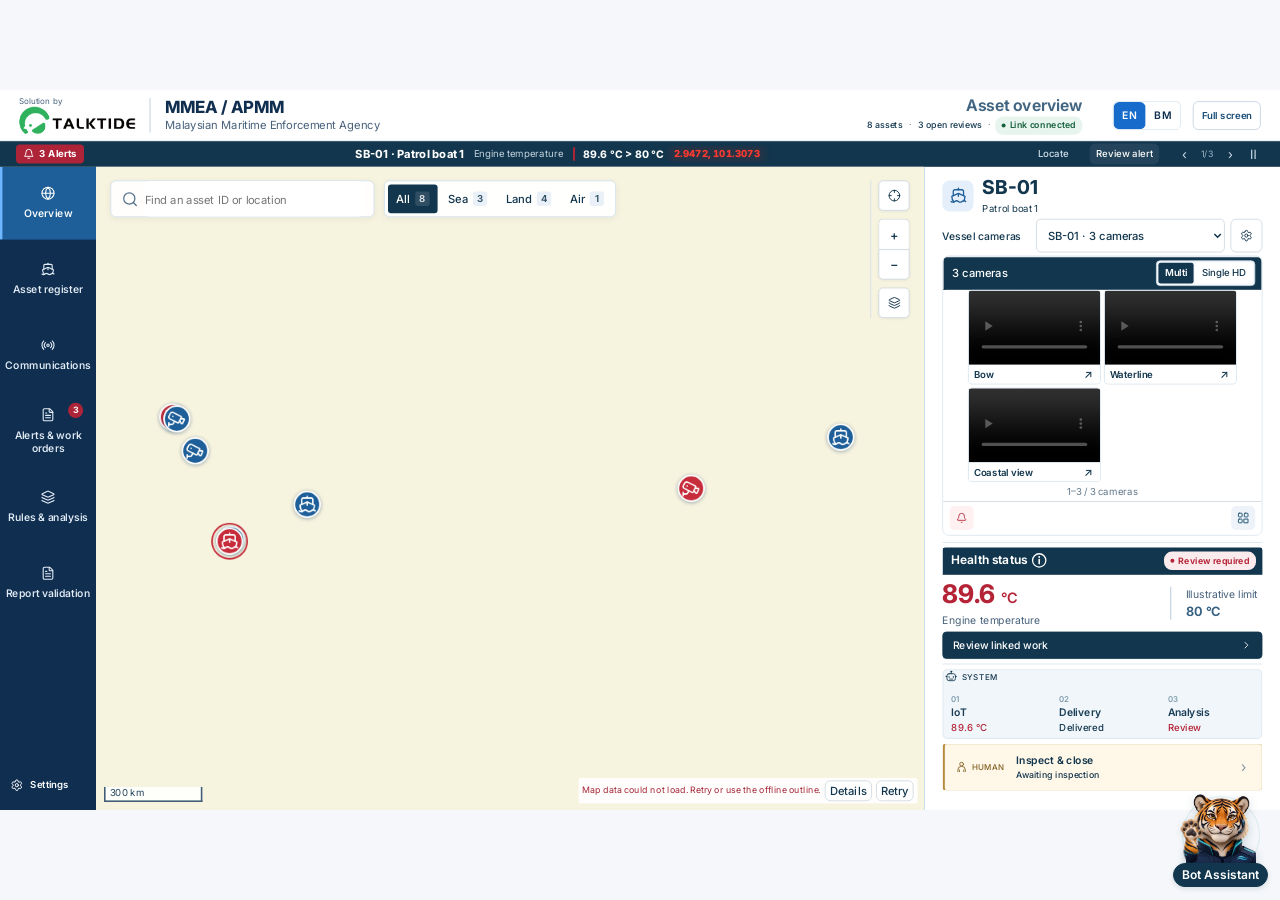
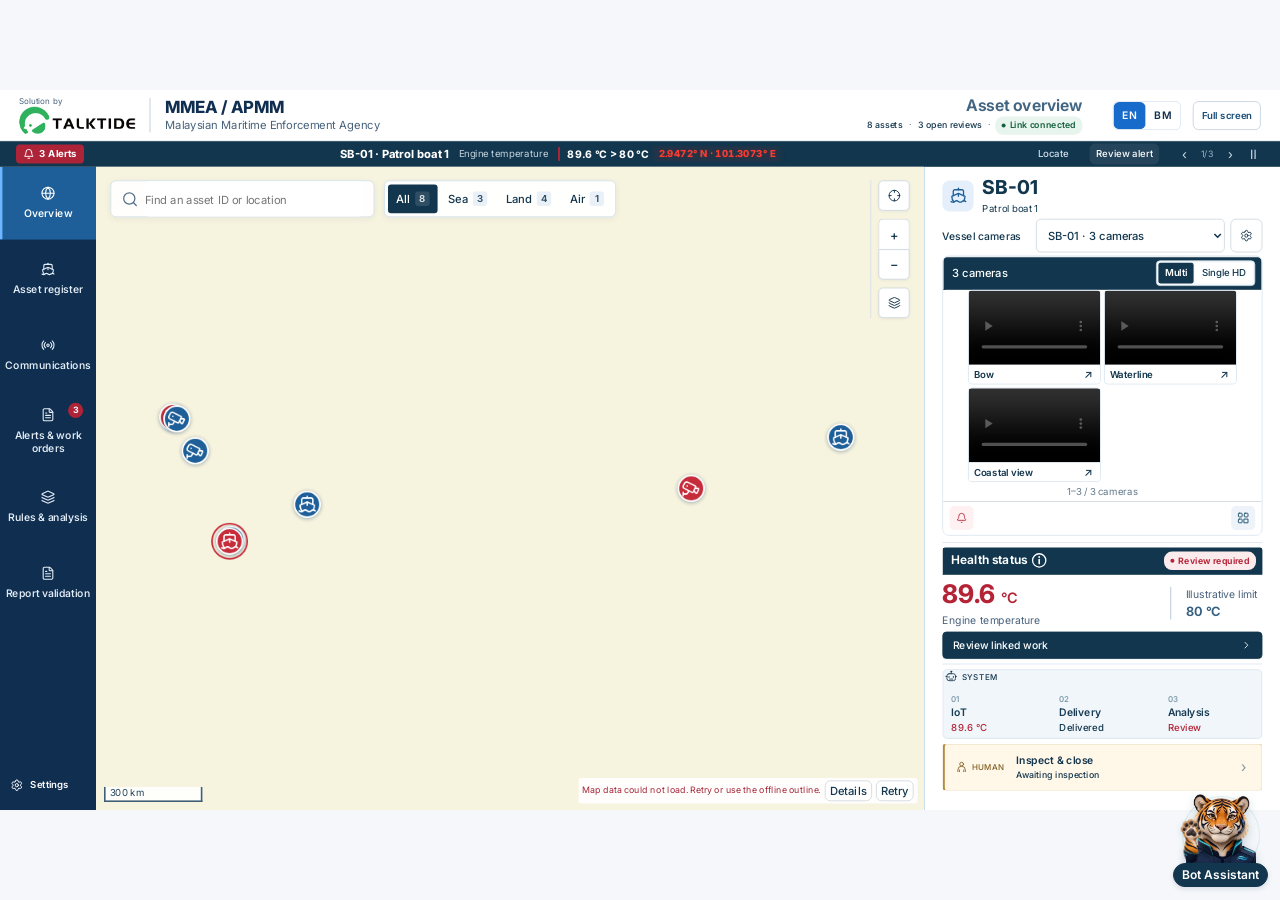
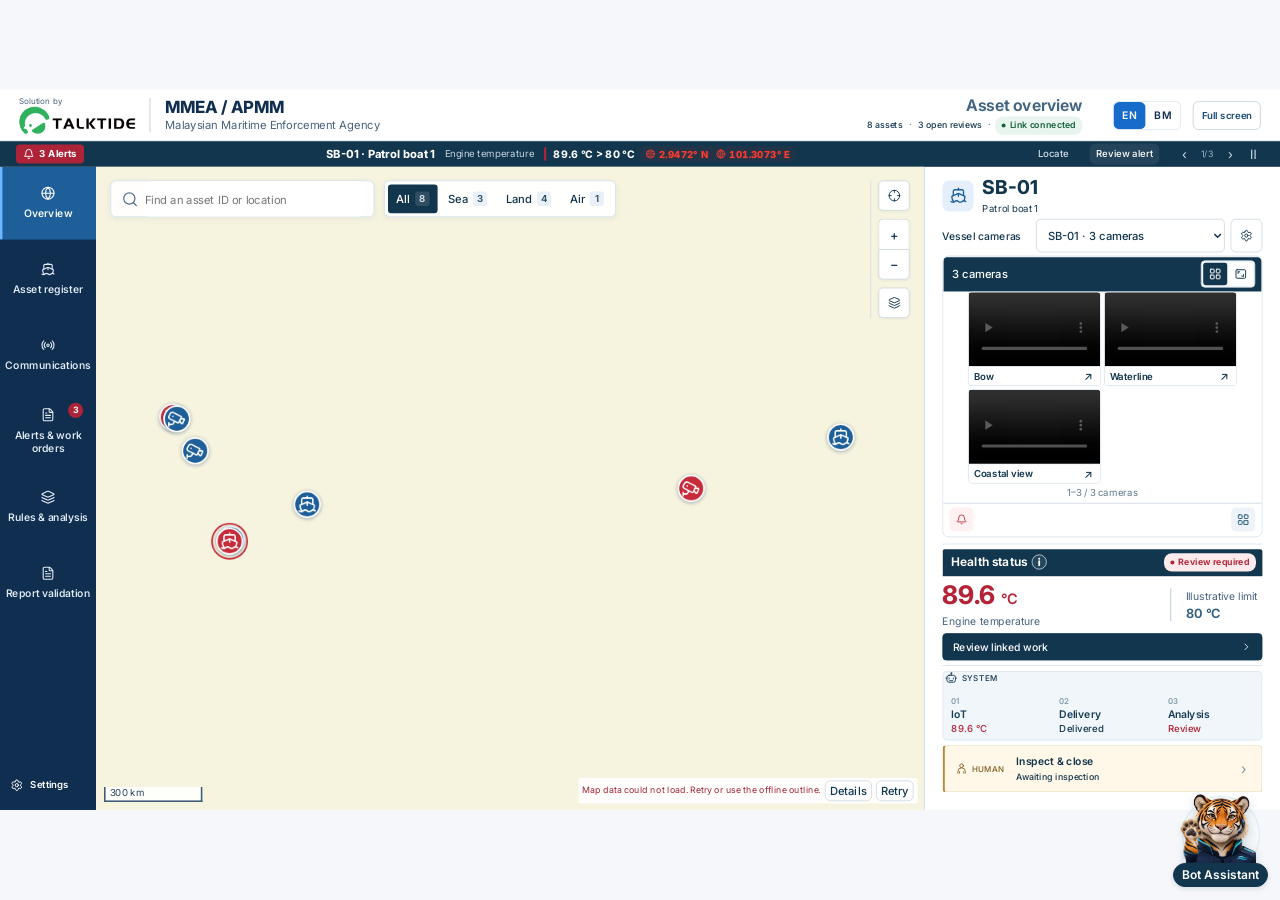
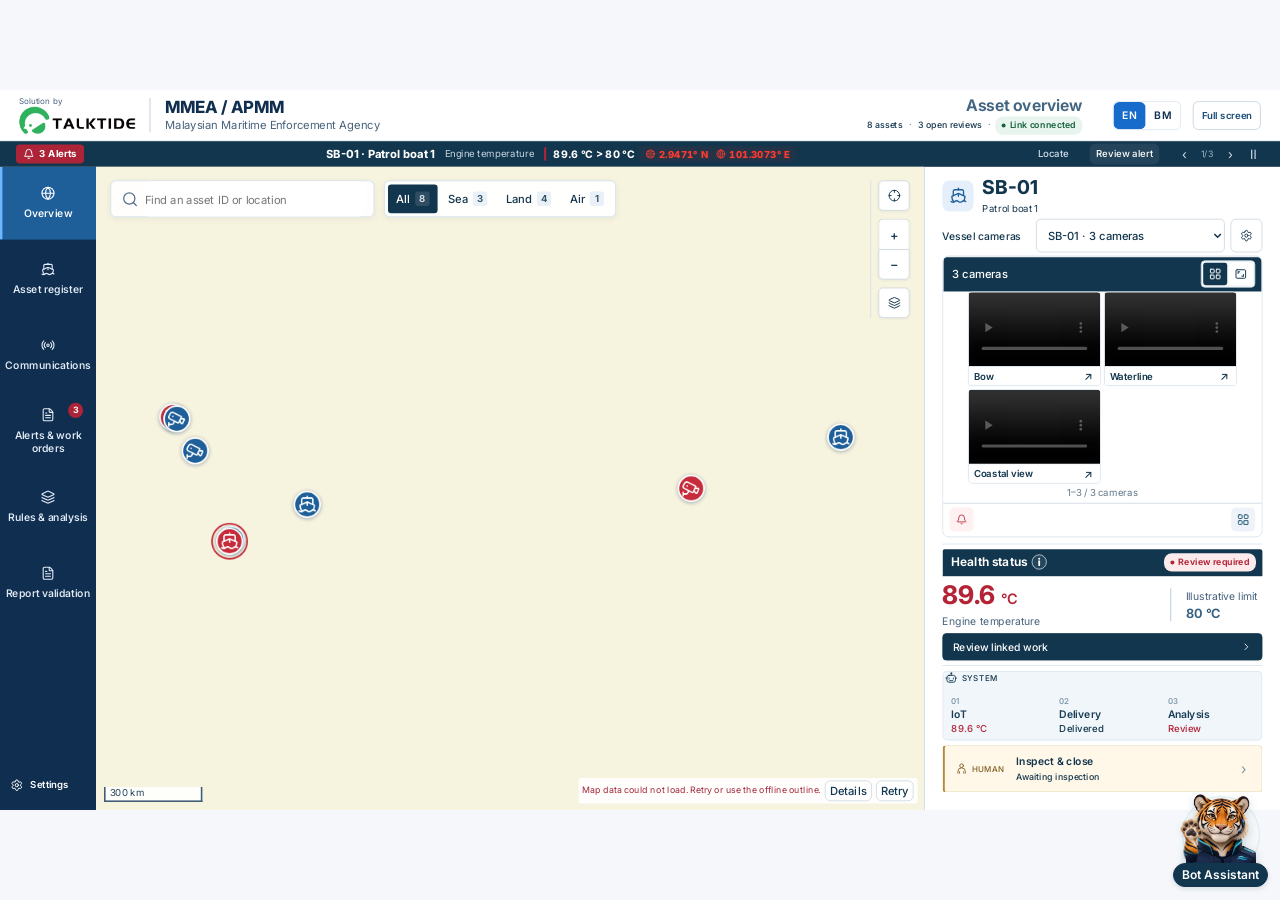
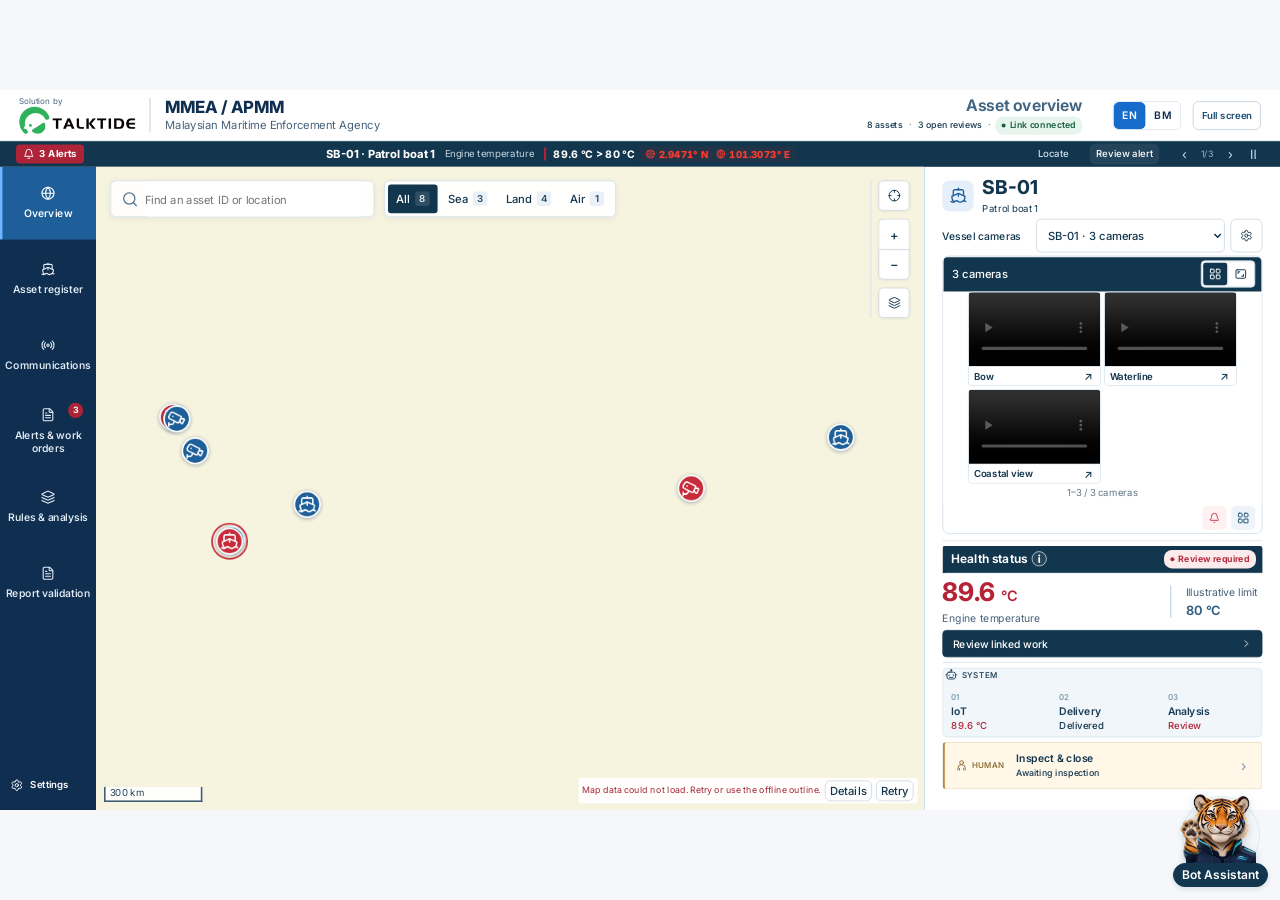
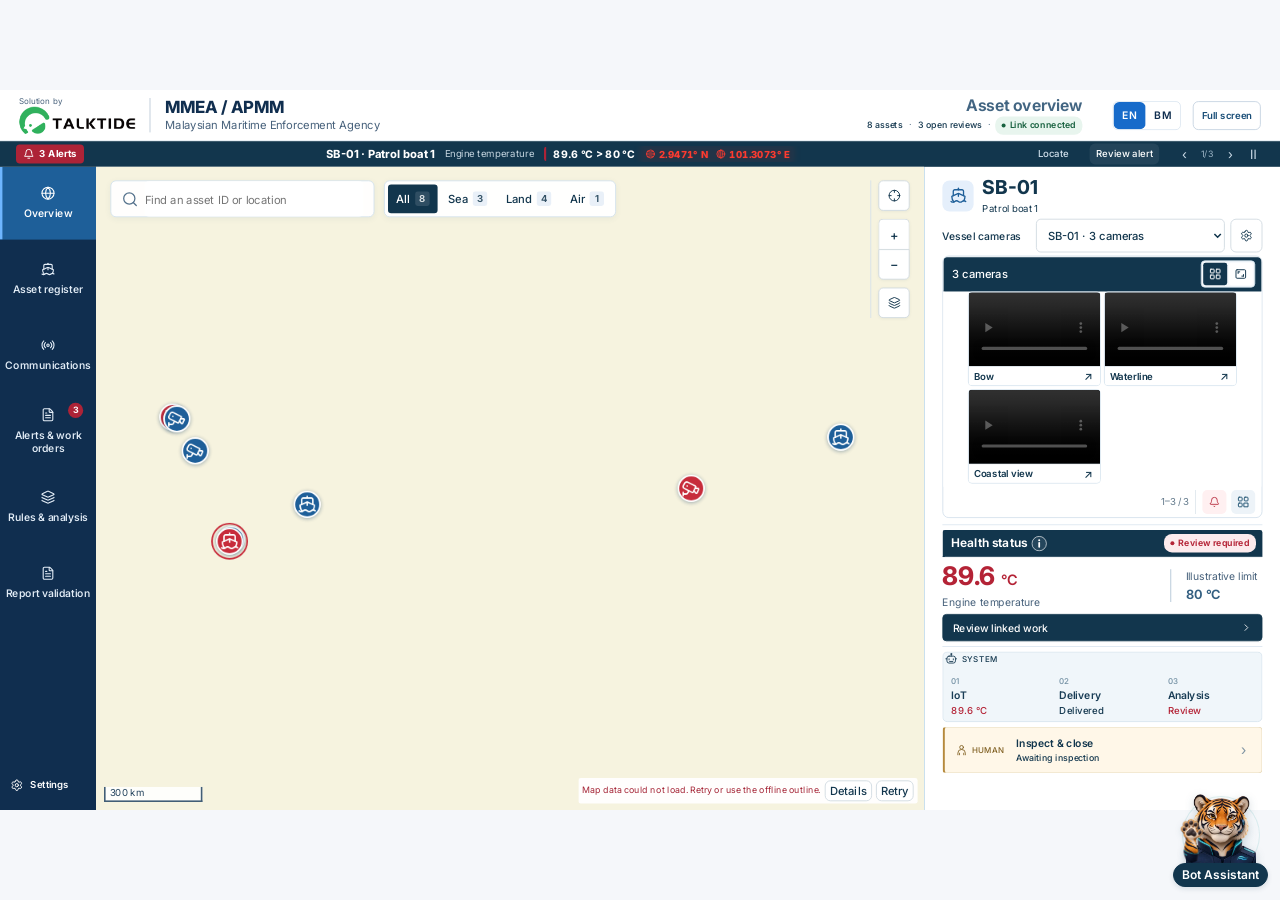
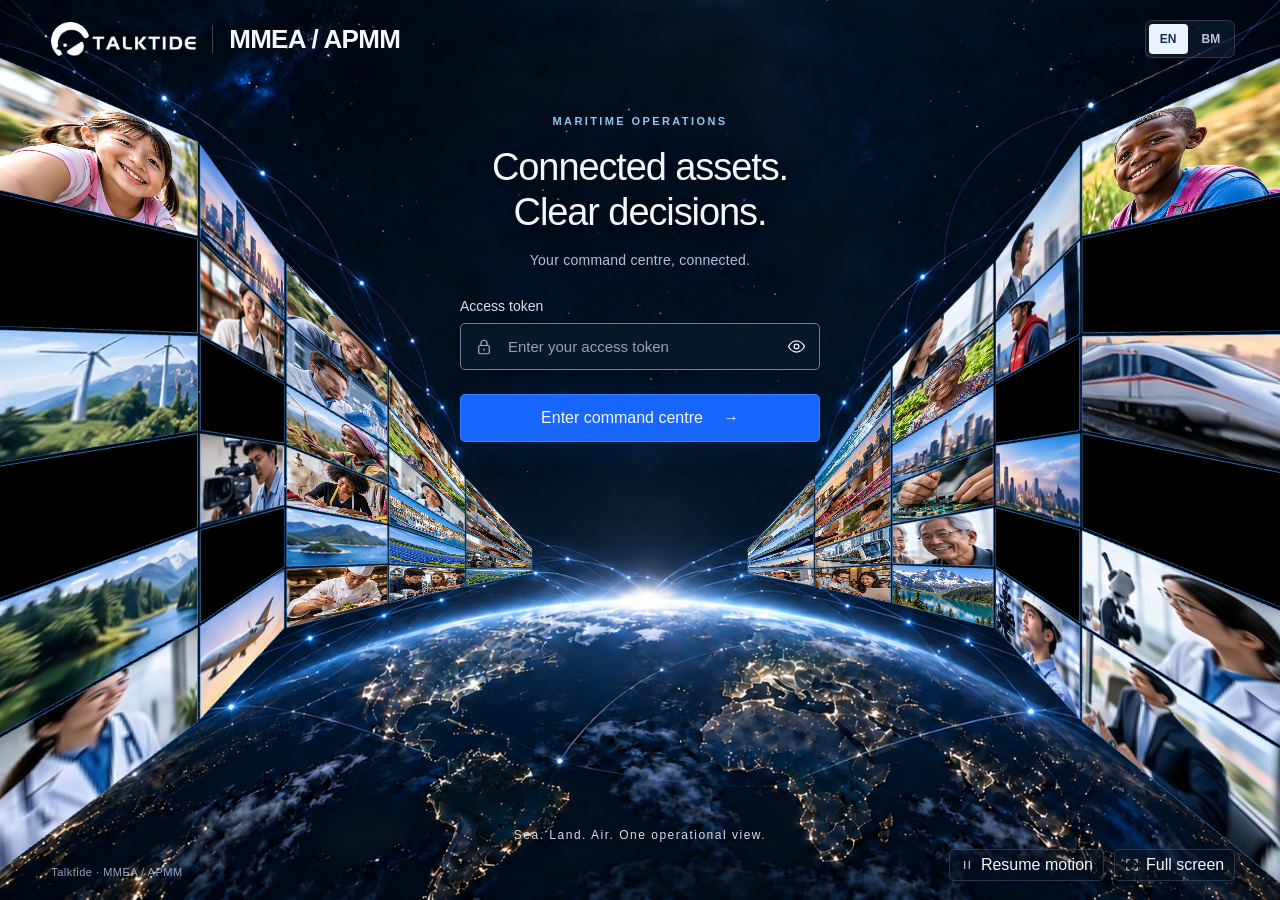
